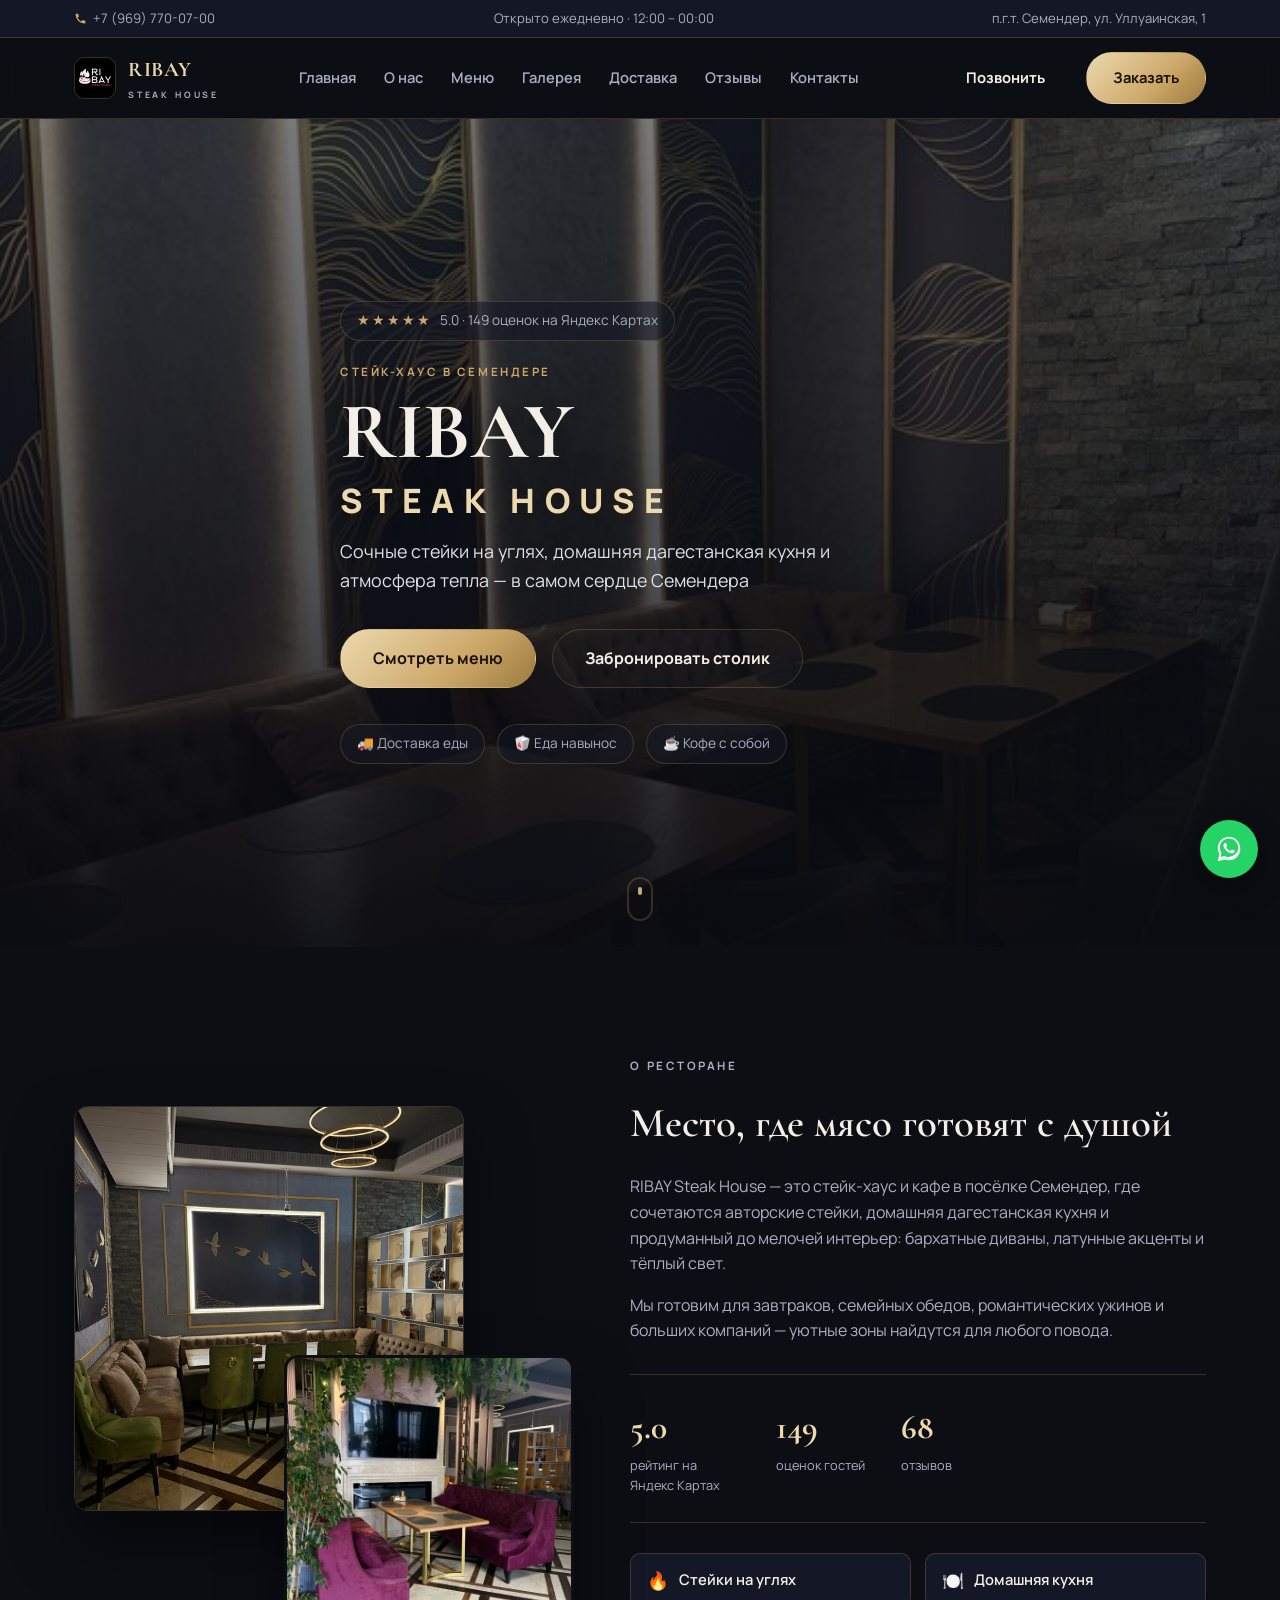
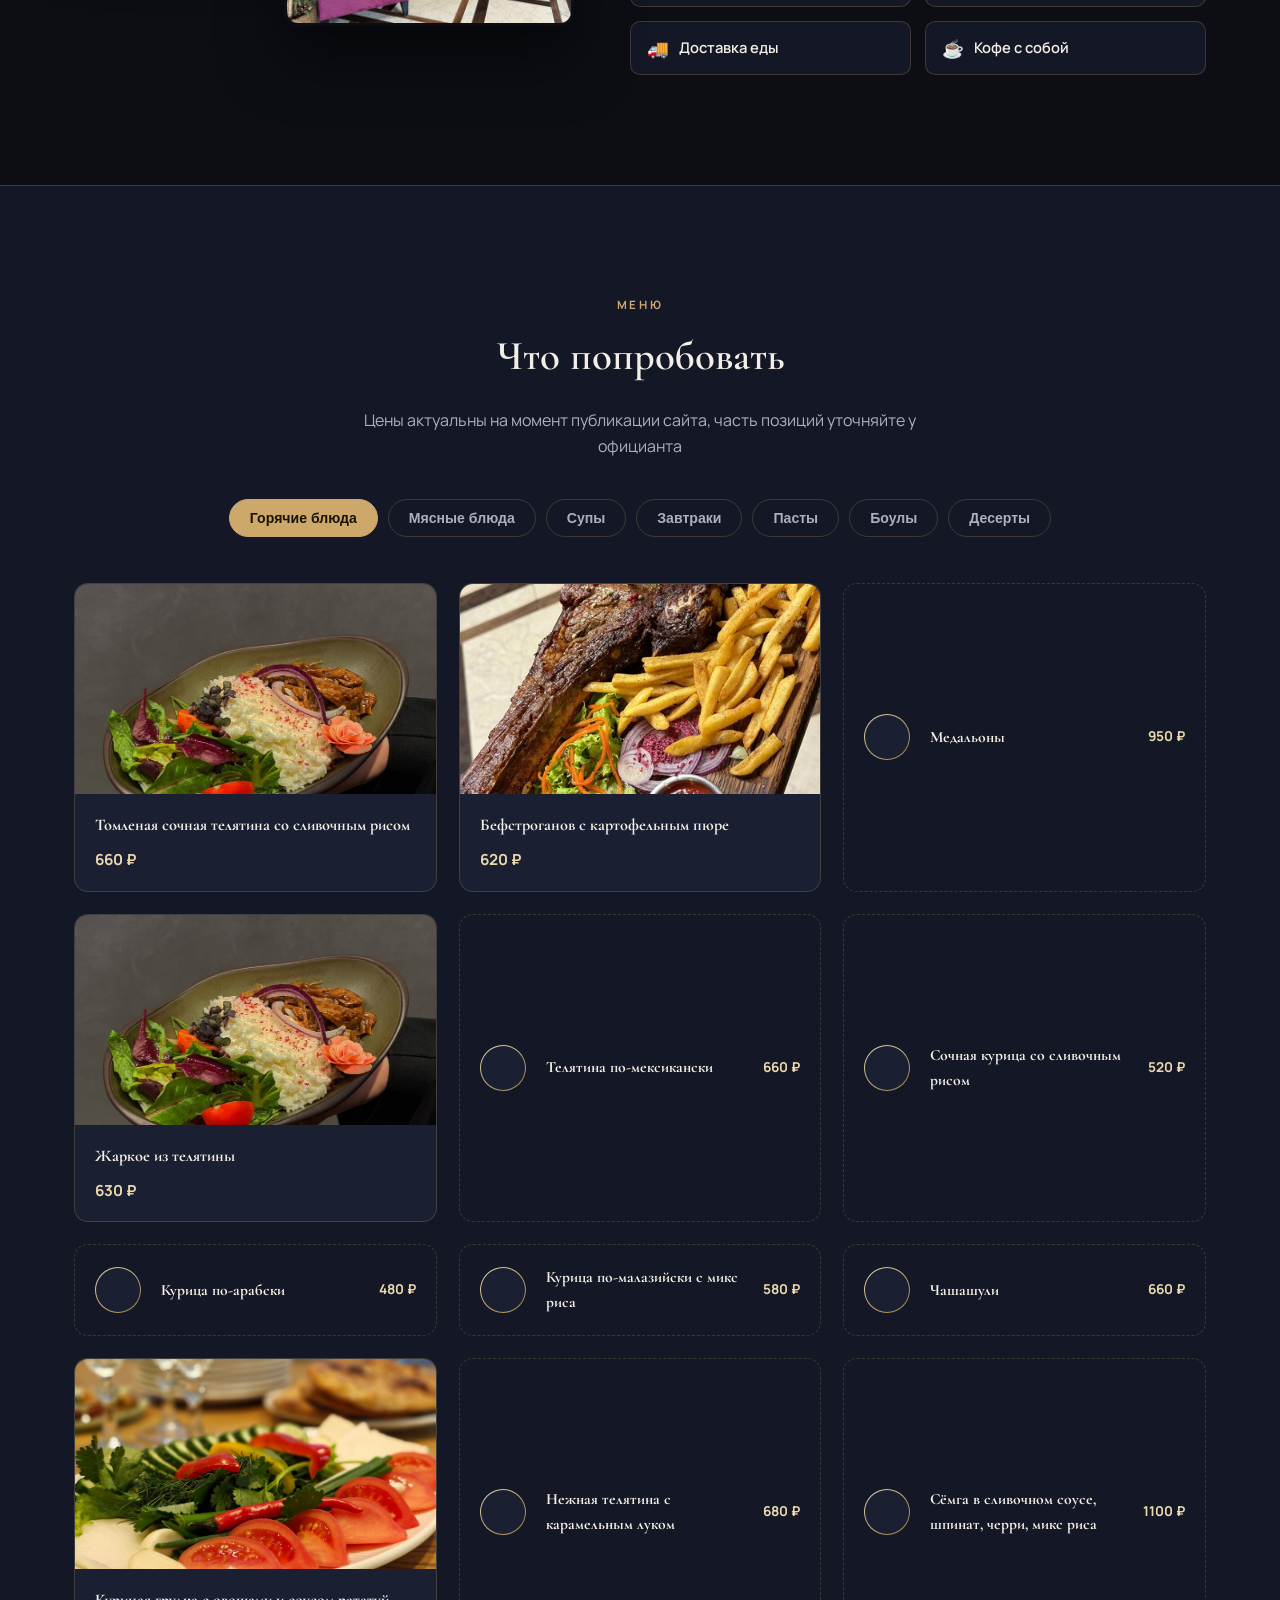
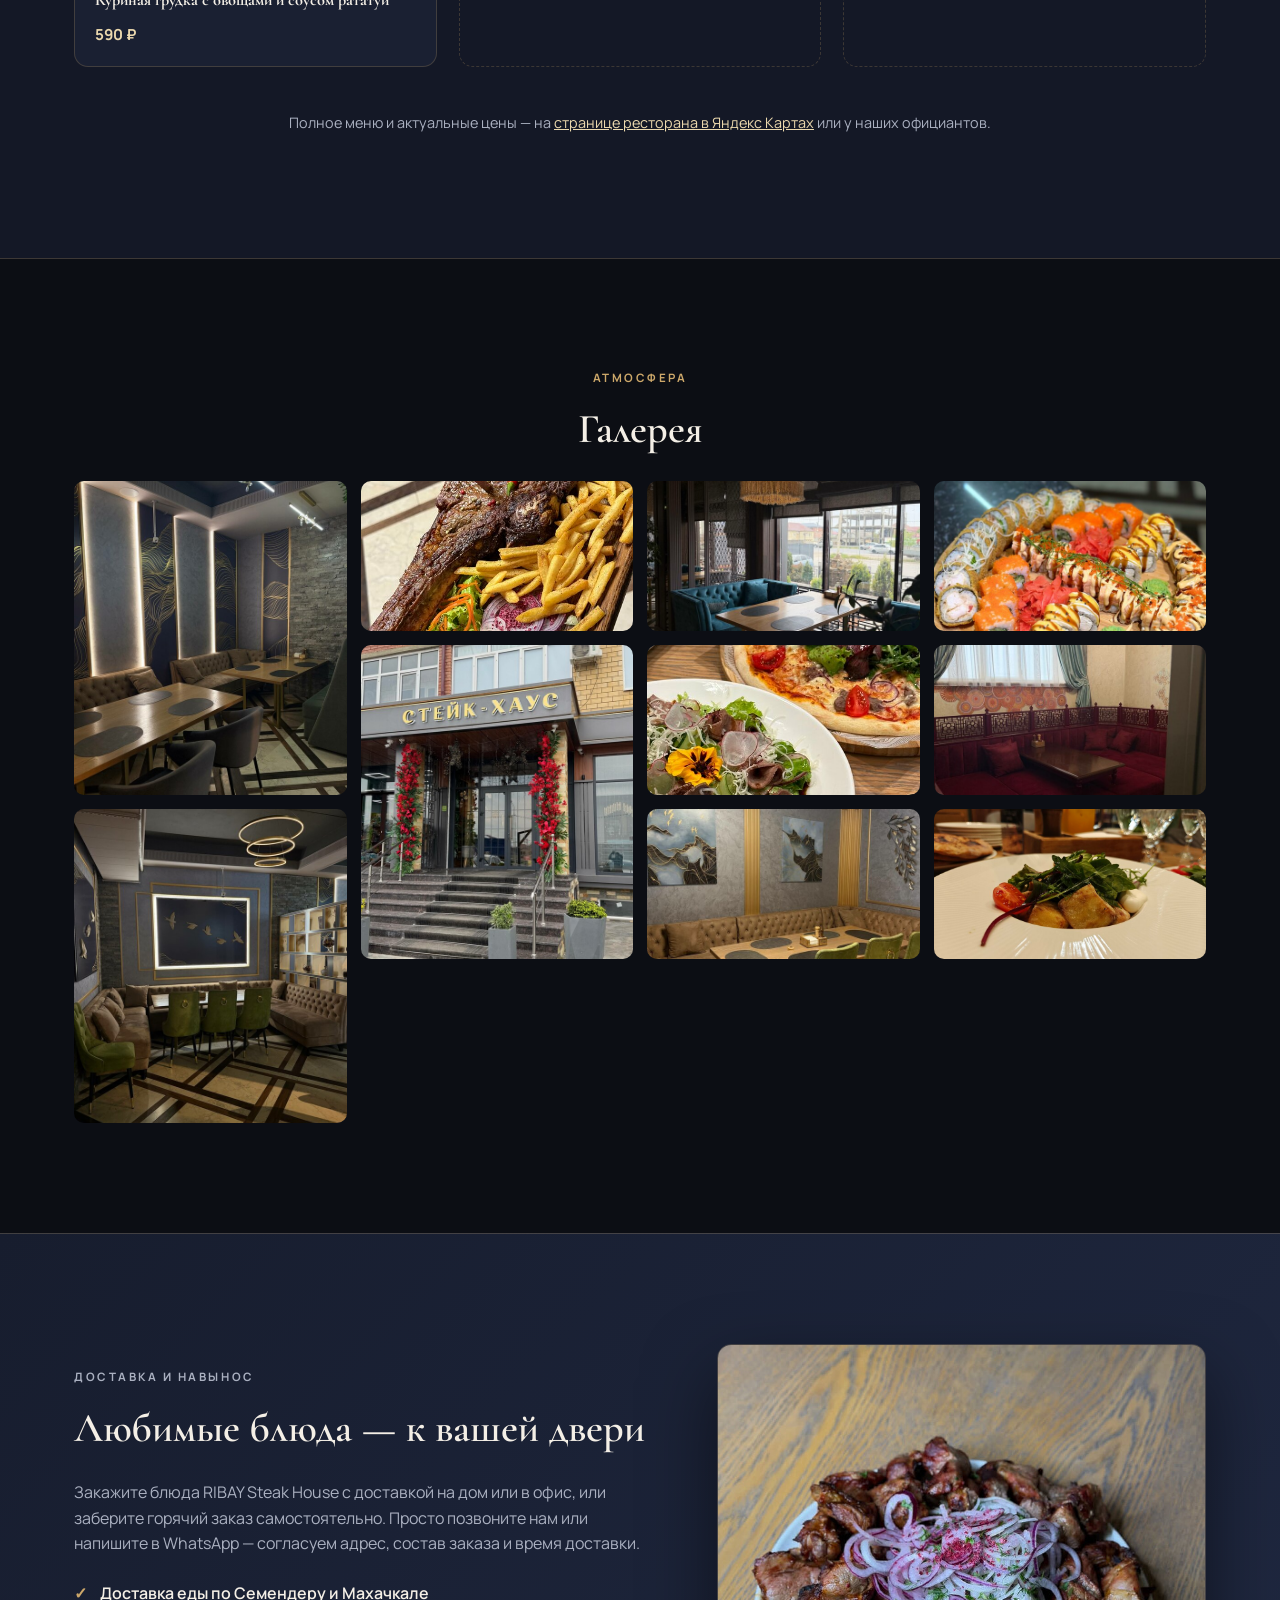
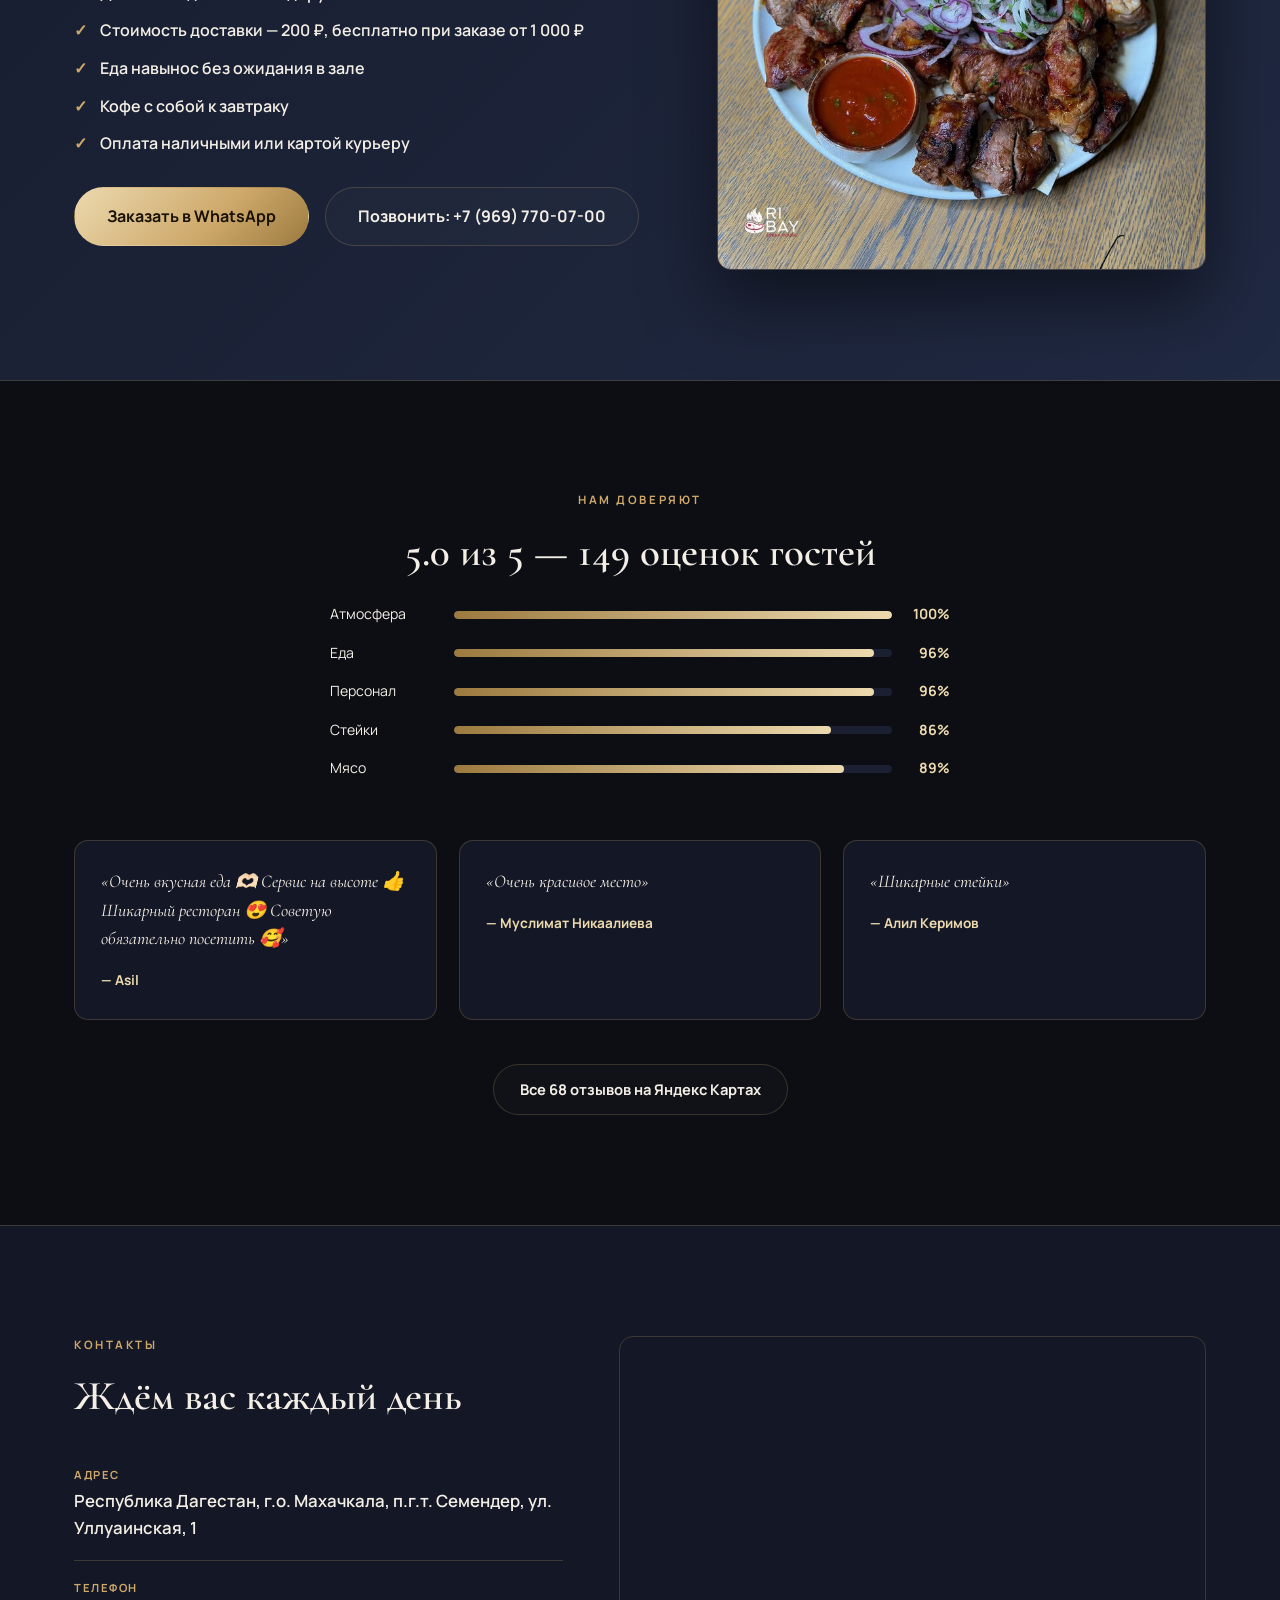
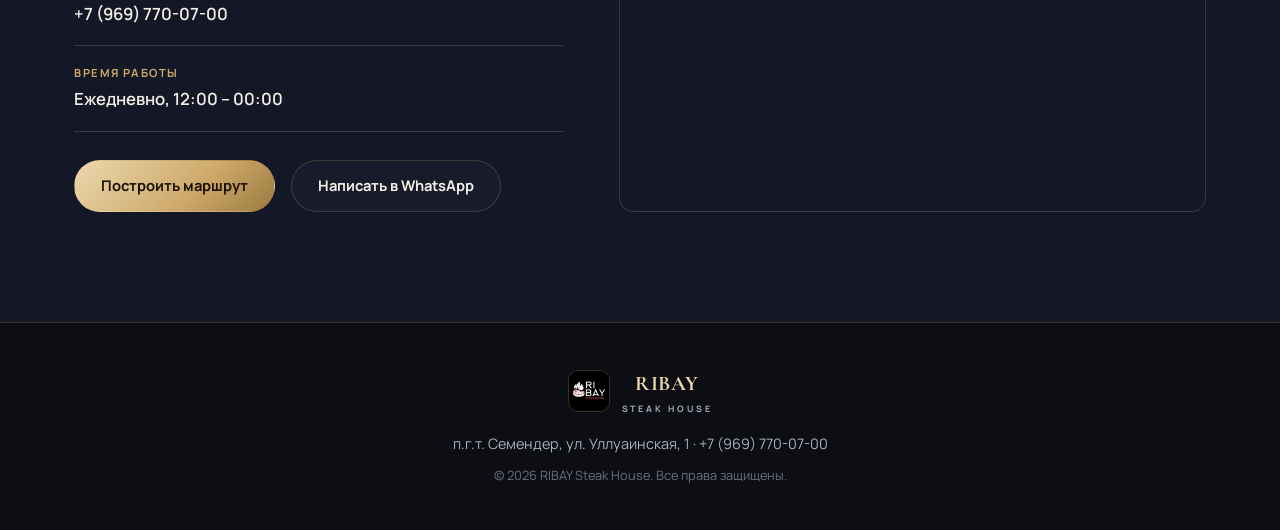
==== index.html @ 5a37b238 "Initial commit: RIBAY Steak House website" ====
<!DOCTYPE html>
<html lang="ru">
<head>
<meta charset="UTF-8">
<meta name="viewport" content="width=device-width, initial-scale=1.0">
<title>RIBAY Steak House — стейк-хаус в Семендере, Махачкала</title>
<meta name="description" content="RIBAY Steak House — стейк-хаус в п.г.т. Семендер, Махачкала. Сочные стейки, домашняя кухня, доставка еды и еда навынос. Рейтинг 5.0, ул. Уллуаинская, 1.">
<link rel="icon" href="assets/img/logo.jpg">
<link rel="preconnect" href="https://fonts.googleapis.com">
<link rel="preconnect" href="https://fonts.gstatic.com" crossorigin>
<link href="https://fonts.googleapis.com/css2?family=Cormorant+Garamond:wght@500;600;700&family=Manrope:wght@400;500;600;700;800&display=swap" rel="stylesheet">
<link rel="stylesheet" href="css/style.css">
</head>
<body>

<div class="topbar">
  <div class="container topbar__inner">
    <a class="topbar__item" href="tel:+79697700700">
      <svg viewBox="0 0 24 24"><path d="M6.6 10.8c1.4 2.8 3.8 5.1 6.6 6.6l2.2-2.2c.3-.3.7-.4 1-.2 1.1.4 2.3.6 3.6.6.6 0 1 .4 1 1V20c0 .6-.4 1-1 1-9.4 0-17-7.6-17-17 0-.6.4-1 1-1h3.2c.6 0 1 .4 1 1 0 1.2.2 2.4.6 3.6.1.4 0 .8-.2 1L6.6 10.8z"/></svg>
      +7 (969) 770-07-00
    </a>
    <span class="topbar__item topbar__hours">Открыто ежедневно · 12:00 – 00:00</span>
    <a class="topbar__item" href="https://yandex.ru/maps/-/CTxsiVJq" target="_blank" rel="noopener">п.г.т. Семендер, ул. Уллуаинская, 1</a>
  </div>
</div>

<header class="header" id="header">
  <div class="container header__inner">
    <a href="#home" class="brand">
      <img src="assets/img/logo.jpg" alt="RIBAY Steak House" class="brand__logo">
      <span class="brand__text">RIBAY <em>Steak House</em></span>
    </a>

    <nav class="nav" id="nav">
      <a href="#home">Главная</a>
      <a href="#about">О нас</a>
      <a href="#menu">Меню</a>
      <a href="#gallery">Галерея</a>
      <a href="#delivery">Доставка</a>
      <a href="#reviews">Отзывы</a>
      <a href="#contacts">Контакты</a>
    </nav>

    <div class="header__actions">
      <a href="tel:+79697700700" class="btn btn--ghost hide-mobile">Позвонить</a>
      <a href="#delivery" class="btn btn--gold">Заказать</a>
      <button class="burger" id="burger" aria-label="Меню">
        <span></span><span></span><span></span>
      </button>
    </div>
  </div>
</header>

<main>

  <!-- HERO -->
  <section class="hero" id="home">
    <div class="hero__bg" style="background-image:url('assets/img/gallery-15.jpg')"></div>
    <div class="hero__overlay"></div>
    <div class="container hero__content">
      <div class="hero__rating">
        <span class="stars">★★★★★</span> 5.0 · 149 оценок на Яндекс Картах
      </div>
      <p class="eyebrow">Стейк-хаус в Семендере</p>
      <h1 class="hero__title">RIBAY <span>STEAK HOUSE</span></h1>
      <p class="hero__subtitle">Сочные стейки на углях, домашняя дагестанская кухня и атмосфера&nbsp;тепла — в самом сердце Семендера</p>
      <div class="hero__cta">
        <a href="#menu" class="btn btn--gold btn--lg">Смотреть меню</a>
        <a href="tel:+79697700700" class="btn btn--outline btn--lg">Забронировать столик</a>
      </div>
      <div class="hero__badges">
        <span>🚚 Доставка еды</span>
        <span>🥡 Еда навынос</span>
        <span>☕ Кофе с собой</span>
      </div>
    </div>
    <a href="#about" class="scroll-down" aria-label="Пролистать вниз"><span></span></a>
  </section>

  <!-- ABOUT -->
  <section class="about" id="about">
    <div class="container about__grid">
      <div class="about__media">
        <img src="assets/img/gallery-11.jpg" alt="Интерьер RIBAY Steak House" class="about__img about__img--1">
        <img src="assets/img/gallery-13.jpg" alt="Зона отдыха RIBAY Steak House" class="about__img about__img--2">
      </div>
      <div class="about__text">
        <p class="eyebrow">О ресторане</p>
        <h2 class="section-title">Место, где мясо готовят с душой</h2>
        <p>RIBAY Steak House — это стейк-хаус и кафе в посёлке Семендер, где сочетаются авторские стейки, домашняя дагестанская кухня и продуманный до мелочей интерьер: бархатные диваны, латунные акценты и тёплый свет.</p>
        <p>Мы готовим для завтраков, семейных обедов, романтических ужинов и больших компаний — уютные зоны найдутся для любого повода.</p>
        <div class="about__stats">
          <div class="stat"><span class="stat__num">5.0</span><span class="stat__label">рейтинг на Яндекс Картах</span></div>
          <div class="stat"><span class="stat__num">149</span><span class="stat__label">оценок гостей</span></div>
          <div class="stat"><span class="stat__num">68</span><span class="stat__label">отзывов</span></div>
        </div>
        <div class="about__features">
          <div class="feature"><span class="feature__ico">🔥</span>Стейки на углях</div>
          <div class="feature"><span class="feature__ico">🍽️</span>Домашняя кухня</div>
          <div class="feature"><span class="feature__ico">🚚</span>Доставка еды</div>
          <div class="feature"><span class="feature__ico">☕</span>Кофе с собой</div>
        </div>
      </div>
    </div>
  </section>

  <!-- MENU -->
  <section class="menu" id="menu">
    <div class="container">
      <p class="eyebrow center">Меню</p>
      <h2 class="section-title center">Что попробовать</h2>
      <p class="section-sub center">Цены актуальны на момент публикации сайта, часть позиций уточняйте у официанта</p>

      <div class="menu__tabs" id="menuTabs">
        <button class="menu__tab is-active" data-cat="hot">Горячие блюда</button>
        <button class="menu__tab" data-cat="meat">Мясные блюда</button>
        <button class="menu__tab" data-cat="soup">Супы</button>
        <button class="menu__tab" data-cat="breakfast">Завтраки</button>
        <button class="menu__tab" data-cat="pasta">Пасты</button>
        <button class="menu__tab" data-cat="bowl">Боулы</button>
        <button class="menu__tab" data-cat="dessert">Десерты</button>
      </div>

      <div class="menu__panels" id="menuPanels">

        <div class="menu__panel is-active" data-cat="hot">
          <div class="menu__grid">
            <div class="dish"><img src="assets/img/dish-telyatina.jpg" alt="Томленая сочная телятина" style="object-position:60% 78%"><div class="dish__body"><h3>Томленая сочная телятина со сливочным рисом</h3><span class="price">660 ₽</span></div></div>
            <div class="dish"><img src="assets/img/gallery-02.jpg" alt="Бефстроганов с картофельным пюре" style="object-position:50% 55%"><div class="dish__body"><h3>Бефстроганов с картофельным пюре</h3><span class="price">620 ₽</span></div></div>
            <div class="dish dish--noimg"><div class="dish__body"><h3>Медальоны</h3><span class="price">950 ₽</span></div></div>
            <div class="dish"><img src="assets/img/dish-telyatina.jpg" alt="Жаркое из телятины" style="object-position:25% 85%"><div class="dish__body"><h3>Жаркое из телятины</h3><span class="price">630 ₽</span></div></div>
            <div class="dish dish--noimg"><div class="dish__body"><h3>Телятина по-мексикански</h3><span class="price">660 ₽</span></div></div>
            <div class="dish dish--noimg"><div class="dish__body"><h3>Сочная курица со сливочным рисом</h3><span class="price">520 ₽</span></div></div>
            <div class="dish dish--noimg"><div class="dish__body"><h3>Курица по-арабски</h3><span class="price">480 ₽</span></div></div>
            <div class="dish dish--noimg"><div class="dish__body"><h3>Курица по-малазийски с микс риса</h3><span class="price">580 ₽</span></div></div>
            <div class="dish dish--noimg"><div class="dish__body"><h3>Чашашули</h3><span class="price">660 ₽</span></div></div>
            <div class="dish"><img src="assets/img/gallery-21.jpg" alt="Куриная грудка с овощами" style="object-position:50% 45%"><div class="dish__body"><h3>Куриная грудка с овощами и соусом рататуй</h3><span class="price">590 ₽</span></div></div>
            <div class="dish dish--noimg"><div class="dish__body"><h3>Нежная телятина с карамельным луком</h3><span class="price">680 ₽</span></div></div>
            <div class="dish dish--noimg"><div class="dish__body"><h3>Сёмга в сливочном соусе, шпинат, черри, микс риса</h3><span class="price">1100 ₽</span></div></div>
          </div>
        </div>

        <div class="menu__panel" data-cat="meat">
          <div class="menu__grid">
            <div class="dish"><img src="assets/img/dish-shashlik.jpg" alt="Шашлыки" style="object-position:50% 45%"><div class="dish__body"><h3>Шашлыки</h3><span class="price">цена уточняется</span></div></div>
          </div>
        </div>

        <div class="menu__panel" data-cat="soup">
          <div class="menu__grid">
            <div class="dish dish--noimg"><div class="dish__body"><h3>Том-ям</h3><span class="price">580 ₽</span></div></div>
            <div class="dish dish--noimg"><div class="dish__body"><h3>Грибной крем-суп</h3><span class="price">370 ₽</span></div></div>
            <div class="dish dish--noimg"><div class="dish__body"><h3>Сырный крем-суп</h3><span class="price">350 ₽</span></div></div>
            <div class="dish dish--noimg"><div class="dish__body"><h3>Куриный суп с домашней лапшой</h3><span class="price">300 ₽</span></div></div>
            <div class="dish dish--noimg"><div class="dish__body"><h3>Горский суп</h3><span class="price">450 ₽</span></div></div>
            <div class="dish dish--noimg"><div class="dish__body"><h3>Уха по-царски</h3><span class="price">430 ₽</span></div></div>
          </div>
        </div>

        <div class="menu__panel" data-cat="breakfast">
          <div class="menu__grid">
            <div class="dish"><img src="assets/img/gallery-09.jpg" alt="Дагестанский завтрак" style="object-position:50% 60%"><div class="dish__body"><h3>Дагестанский завтрак</h3><span class="price">400 ₽</span></div></div>
            <div class="dish"><img src="assets/img/gallery-21.jpg" alt="Шакшука" style="object-position:50% 65%"><div class="dish__body"><h3>Шакшука</h3><span class="price">400 ₽</span></div></div>
            <div class="dish dish--noimg"><div class="dish__body"><h3>Скрембл</h3><span class="price">550 ₽</span></div></div>
            <div class="dish dish--noimg"><div class="dish__body"><h3>Сырники</h3><span class="price">380 ₽</span></div></div>
            <div class="dish dish--noimg"><div class="dish__body"><h3>Напиток на выбор к каждому завтраку (американо, эспрессо, капучино, фреш морковный)</h3><span class="price">в подарок</span></div></div>
          </div>
        </div>

        <div class="menu__panel" data-cat="pasta">
          <div class="menu__grid">
            <div class="dish"><img src="assets/img/dish-fetuccini.jpg" alt="Фетучини с курицей" style="object-position:50% 45%"><div class="dish__body"><h3>Фетучини с курицей</h3><span class="price">480 ₽</span></div></div>
            <div class="dish"><img src="assets/img/dish-fetuccini.jpg" alt="Фетучини с сёмгой" style="object-position:60% 55%"><div class="dish__body"><h3>Фетучини с сёмгой</h3><span class="price">580 ₽</span></div></div>
            <div class="dish dish--noimg"><div class="dish__body"><h3>Удон с курицей</h3><span class="price">450 ₽</span></div></div>
            <div class="dish dish--noimg"><div class="dish__body"><h3>Удон с креветкой</h3><span class="price">490 ₽</span></div></div>
          </div>
        </div>

        <div class="menu__panel" data-cat="bowl">
          <div class="menu__grid">
            <div class="dish dish--noimg"><div class="dish__body"><h3>Боул с курицей</h3><span class="price">510 ₽</span></div></div>
            <div class="dish dish--noimg"><div class="dish__body"><h3>Боул с креветкой</h3><span class="price">550 ₽</span></div></div>
          </div>
        </div>

        <div class="menu__panel" data-cat="dessert">
          <div class="menu__grid">
            <div class="dish"><img src="assets/img/dish-cheesecake.jpg" alt="Чизкейк с ягодами" style="object-position:50% 45%"><div class="dish__body"><h3>Чизкейк с ягодами</h3><span class="price">цена уточняется</span></div></div>
            <div class="dish dish--noimg"><div class="dish__body"><h3>Блинчик с ягодами</h3><span class="price">цена уточняется</span></div></div>
          </div>
        </div>

      </div>

      <p class="menu__note">Полное меню и актуальные цены — на <a href="https://yandex.ru/maps/-/CTxsiVJq" target="_blank" rel="noopener">странице ресторана в Яндекс Картах</a> или у наших официантов.</p>
    </div>
  </section>

  <!-- GALLERY -->
  <section class="gallery" id="gallery">
    <div class="container">
      <p class="eyebrow center">Атмосфера</p>
      <h2 class="section-title center">Галерея</h2>
      <div class="gallery__grid" id="galleryGrid">
        <img src="assets/img/gallery-15.jpg" alt="Интерьер зала" class="g-tall">
        <img src="assets/img/gallery-02.jpg" alt="Стейк">
        <img src="assets/img/gallery-05.jpg" alt="Интерьер">
        <img src="assets/img/gallery-10.jpg" alt="Суши">
        <img src="assets/img/gallery-01.jpg" alt="Фасад ресторана" class="g-tall">
        <img src="assets/img/gallery-06.jpg" alt="Блюда">
        <img src="assets/img/gallery-07.jpg" alt="VIP-зона">
        <img src="assets/img/gallery-11.jpg" alt="Зал с картинами" class="g-tall">
        <img src="assets/img/gallery-23.jpg" alt="Зал в синих тонах">
        <img src="assets/img/gallery-14.jpg" alt="Салат">
      </div>
    </div>
  </section>

  <!-- DELIVERY -->
  <section class="delivery" id="delivery">
    <div class="container delivery__grid">
      <div class="delivery__text">
        <p class="eyebrow">Доставка и навынос</p>
        <h2 class="section-title">Любимые блюда — к вашей двери</h2>
        <p>Закажите блюда RIBAY Steak House с доставкой на дом или в офис, или заберите горячий заказ самостоятельно. Просто позвоните нам или напишите в WhatsApp — согласуем адрес, состав заказа и время доставки.</p>
        <ul class="delivery__list">
          <li>Доставка еды по Семендеру и Махачкале</li>
          <li>Стоимость доставки — 200 ₽, бесплатно при заказе от 1 000 ₽</li>
          <li>Еда навынос без ожидания в зале</li>
          <li>Кофе с собой к завтраку</li>
          <li>Оплата наличными или картой курьеру</li>
        </ul>
        <div class="delivery__cta">
          <a href="https://wa.me/79697700700" target="_blank" rel="noopener" class="btn btn--gold btn--lg">Заказать в WhatsApp</a>
          <a href="tel:+79697700700" class="btn btn--outline btn--lg">Позвонить: +7 (969) 770-07-00</a>
        </div>
      </div>
      <div class="delivery__media">
        <img src="assets/img/dish-shashlik.jpg" alt="Доставка блюд RIBAY Steak House">
      </div>
    </div>
  </section>

  <!-- REVIEWS -->
  <section class="reviews" id="reviews">
    <div class="container">
      <p class="eyebrow center">Нам доверяют</p>
      <h2 class="section-title center">5.0 из 5 — 149 оценок гостей</h2>
      <div class="reviews__bars">
        <div class="rbar"><span>Атмосфера</span><div class="rbar__track"><div class="rbar__fill" style="width:100%"></div></div><b>100%</b></div>
        <div class="rbar"><span>Еда</span><div class="rbar__track"><div class="rbar__fill" style="width:96%"></div></div><b>96%</b></div>
        <div class="rbar"><span>Персонал</span><div class="rbar__track"><div class="rbar__fill" style="width:96%"></div></div><b>96%</b></div>
        <div class="rbar"><span>Стейки</span><div class="rbar__track"><div class="rbar__fill" style="width:86%"></div></div><b>86%</b></div>
        <div class="rbar"><span>Мясо</span><div class="rbar__track"><div class="rbar__fill" style="width:89%"></div></div><b>89%</b></div>
      </div>

      <div class="reviews__grid">
        <div class="review"><p>«Очень вкусная еда 🫶🏻 Сервис на высоте 👍 Шикарный ресторан 😍 Советую обязательно посетить 🥰»</p><span>— Asil</span></div>
        <div class="review"><p>«Очень красивое место»</p><span>— Муслимат Никаалиева</span></div>
        <div class="review"><p>«Шикарные стейки»</p><span>— Алил Керимов</span></div>
      </div>
      <div class="reviews__more">
        <a href="https://yandex.ru/maps/-/CTxsiVJq" target="_blank" rel="noopener" class="btn btn--outline">Все 68 отзывов на Яндекс Картах</a>
      </div>
    </div>
  </section>

  <!-- CONTACTS -->
  <section class="contacts" id="contacts">
    <div class="container contacts__grid">
      <div class="contacts__info">
        <p class="eyebrow">Контакты</p>
        <h2 class="section-title">Ждём вас каждый день</h2>
        <div class="contact-item">
          <span class="contact-item__label">Адрес</span>
          <span class="contact-item__value">Республика Дагестан, г.о. Махачкала, п.г.т. Семендер, ул. Уллуаинская, 1</span>
        </div>
        <div class="contact-item">
          <span class="contact-item__label">Телефон</span>
          <a class="contact-item__value" href="tel:+79697700700">+7 (969) 770-07-00</a>
        </div>
        <div class="contact-item">
          <span class="contact-item__label">Время работы</span>
          <span class="contact-item__value">Ежедневно, 12:00 – 00:00</span>
        </div>
        <div class="contacts__cta">
          <a href="https://yandex.ru/maps/-/CTxsiVJq" target="_blank" rel="noopener" class="btn btn--gold">Построить маршрут</a>
          <a href="https://wa.me/79697700700" target="_blank" rel="noopener" class="btn btn--outline">Написать в WhatsApp</a>
        </div>
      </div>
      <div class="contacts__map">
        <iframe
          src="https://yandex.ru/map-widget/v1/?ll=47.410080%2C43.001425&z=16&l=map&pt=47.410080,43.001425,pm2rdl"
          width="100%" height="100%" frameborder="0" loading="lazy" allowfullscreen title="Карта — RIBAY Steak House"></iframe>
      </div>
    </div>
  </section>

</main>

<footer class="footer">
  <div class="container footer__inner">
    <div class="brand brand--footer">
      <img src="assets/img/logo.jpg" alt="RIBAY Steak House" class="brand__logo">
      <span class="brand__text">RIBAY <em>Steak House</em></span>
    </div>
    <p class="footer__addr">п.г.т. Семендер, ул. Уллуаинская, 1 · +7 (969) 770-07-00</p>
    <p class="footer__copy">© <span id="year"></span> RIBAY Steak House. Все права защищены.</p>
  </div>
</footer>

<a href="https://wa.me/79697700700" target="_blank" rel="noopener" class="fab-whatsapp" aria-label="Заказать в WhatsApp">
  <svg viewBox="0 0 32 32"><path d="M16.01 3C9.38 3 4 8.38 4 15.01c0 2.35.65 4.55 1.79 6.43L4 29l7.76-1.75a11.9 11.9 0 0 0 4.25.78h.01c6.63 0 12-5.38 12-12.01C28.02 8.38 22.64 3 16.01 3zm0 21.8c-1.5 0-2.94-.4-4.2-1.15l-.3-.18-4.6 1.04 1-4.5-.2-.32a9.7 9.7 0 0 1-1.5-5.18c0-5.4 4.4-9.8 9.8-9.8 5.4 0 9.8 4.4 9.8 9.8 0 5.42-4.4 9.79-9.8 9.79zm5.38-7.32c-.29-.15-1.73-.85-2-.95-.27-.1-.46-.15-.66.15-.2.29-.76.95-.93 1.14-.17.2-.34.22-.63.07-.29-.15-1.24-.46-2.36-1.46-.87-.78-1.46-1.74-1.63-2.03-.17-.29-.02-.45.13-.6.13-.13.29-.34.44-.51.15-.17.2-.29.29-.49.1-.2.05-.37-.02-.51-.07-.15-.66-1.6-.91-2.18-.24-.58-.48-.5-.66-.5-.17 0-.37-.02-.56-.02-.2 0-.51.07-.78.37-.27.29-1.02 1-1.02 2.44s1.05 2.83 1.2 3.02c.15.2 2.06 3.15 5 4.42.7.3 1.24.48 1.67.62.7.22 1.34.19 1.84.12.56-.08 1.73-.71 1.97-1.39.24-.68.24-1.27.17-1.39-.07-.12-.27-.2-.56-.34z"/></svg>
</a>

<script src="js/script.js"></script>
</body>
</html>
---- css/style.css ----
/* ===== RIBAY Steak House ===== */
:root{
  --bg: #0c0e14;
  --bg-panel: #141826;
  --bg-panel-2: #1a2032;
  --navy: #171d2e;
  --navy-2: #202942;
  --gold: #cda86a;
  --gold-light: #ecd9ae;
  --gold-deep: #9c7a3f;
  --text: #f4efe6;
  --text-dim: #aab0c0;
  --line: rgba(205,168,106,.22);
  --maxw: 1180px;
  --radius: 14px;
  --serif: 'Cormorant Garamond', Georgia, serif;
  --sans: 'Manrope', 'Segoe UI', sans-serif;
}

*{box-sizing:border-box;}
html{scroll-behavior:smooth;}
body{
  margin:0;
  background:var(--bg);
  color:var(--text);
  font-family:var(--sans);
  line-height:1.6;
  -webkit-font-smoothing:antialiased;
}
img{max-width:100%;display:block;}
a{color:inherit;text-decoration:none;}
ul{margin:0;padding:0;list-style:none;}
.container{max-width:var(--maxw);margin:0 auto;padding:0 24px;}

.eyebrow{
  font-family:var(--sans);
  text-transform:uppercase;
  letter-spacing:.22em;
  font-size:.72rem;
  font-weight:700;
  color:var(--gold);
  margin:0 0 10px;
}
.eyebrow.center{text-align:center;}
.section-title{
  font-family:var(--serif);
  font-weight:600;
  font-size:clamp(1.9rem, 3.2vw, 2.7rem);
  margin:0 0 18px;
  color:var(--text);
}
.section-title.center{text-align:center;}
.section-sub{color:var(--text-dim);max-width:560px;margin:0 auto 40px;}
.section-sub.center{text-align:center;}

/* Buttons */
.btn{
  display:inline-flex;align-items:center;justify-content:center;gap:8px;
  padding:13px 26px;border-radius:999px;font-weight:700;font-size:.92rem;
  border:1px solid transparent;transition:.25s ease;white-space:nowrap;
  cursor:pointer;
}
.btn--gold{background:linear-gradient(135deg,var(--gold-light),var(--gold) 60%,var(--gold-deep));color:#1a1204;}
.btn--gold:hover{filter:brightness(1.08);transform:translateY(-1px);}
.btn--outline{border-color:var(--line);color:var(--text);background:rgba(255,255,255,.02);}
.btn--outline:hover{border-color:var(--gold);color:var(--gold-light);}
.btn--ghost{color:var(--text);}
.btn--ghost:hover{color:var(--gold-light);}
.btn--lg{padding:16px 32px;font-size:1rem;}

/* Topbar */
.topbar{background:var(--bg-panel);border-bottom:1px solid var(--line);font-size:.82rem;color:var(--text-dim);}
.topbar__inner{display:flex;align-items:center;justify-content:space-between;gap:20px;padding:8px 24px;}
.topbar__item{display:flex;align-items:center;gap:6px;white-space:nowrap;}
.topbar__item svg{width:13px;height:13px;fill:var(--gold);}
.topbar__item:hover{color:var(--gold-light);}
.topbar__hours{color:var(--text-dim);}

/* Header */
.header{position:sticky;top:0;z-index:100;background:rgba(12,14,20,.86);backdrop-filter:blur(10px);border-bottom:1px solid var(--line);}
.header__inner{display:flex;align-items:center;justify-content:space-between;gap:24px;padding:14px 24px;}
.brand{display:flex;align-items:center;gap:12px;}
.brand__logo{width:42px;height:42px;border-radius:10px;object-fit:cover;border:1px solid var(--line);}
.brand__text{font-family:var(--serif);font-size:1.3rem;font-weight:700;letter-spacing:.03em;color:var(--gold-light);}
.brand__text em{font-style:normal;display:block;font-family:var(--sans);font-size:.55rem;letter-spacing:.32em;text-transform:uppercase;color:var(--text-dim);font-weight:700;margin-top:2px;}

.nav{display:flex;gap:28px;}
.nav a{font-size:.92rem;font-weight:600;color:var(--text-dim);position:relative;padding:4px 0;}
.nav a:hover{color:var(--gold-light);}

.header__actions{display:flex;align-items:center;gap:14px;}
.burger{display:none;flex-direction:column;gap:5px;background:none;border:none;cursor:pointer;padding:6px;}
.burger span{width:22px;height:2px;background:var(--gold-light);display:block;}

/* Hero */
.hero{position:relative;min-height:92vh;display:flex;align-items:center;overflow:hidden;}
.hero__bg{position:absolute;inset:0;background-size:cover;background-position:center;transform:scale(1.02);}
.hero__overlay{position:absolute;inset:0;background:linear-gradient(180deg,rgba(10,11,17,.55) 0%,rgba(10,11,17,.72) 55%,rgba(10,11,17,.96) 100%);}
.hero__content{position:relative;z-index:2;padding-top:60px;padding-bottom:60px;}
.hero__rating{display:inline-flex;align-items:center;gap:8px;background:rgba(20,24,38,.6);border:1px solid var(--line);padding:8px 16px;border-radius:999px;font-size:.85rem;color:var(--text-dim);margin-bottom:22px;}
.stars{color:var(--gold);letter-spacing:2px;}
.hero__title{
  font-family:var(--serif);font-weight:700;
  font-size:clamp(2.6rem,7vw,5rem);
  line-height:1.02;margin:0 0 20px;color:var(--text);
  text-shadow:0 4px 40px rgba(0,0,0,.5);
}
.hero__title span{display:block;color:var(--gold-light);font-size:.42em;letter-spacing:.28em;font-family:var(--sans);font-weight:800;margin-top:10px;}
.hero__subtitle{max-width:600px;font-size:1.12rem;color:#dfe1ea;margin-bottom:34px;}
.hero__cta{display:flex;flex-wrap:wrap;gap:16px;margin-bottom:36px;}
.hero__badges{display:flex;flex-wrap:wrap;gap:12px;}
.hero__badges span{background:rgba(20,24,38,.55);border:1px solid var(--line);padding:8px 16px;border-radius:999px;font-size:.85rem;color:var(--text-dim);}

.scroll-down{position:absolute;left:50%;bottom:26px;transform:translateX(-50%);z-index:2;width:26px;height:44px;border:2px solid var(--line);border-radius:20px;display:flex;justify-content:center;padding-top:8px;}
.scroll-down span{width:4px;height:8px;border-radius:2px;background:var(--gold);animation:scrollpulse 1.6s infinite;}
@keyframes scrollpulse{0%{opacity:1;transform:translateY(0);}100%{opacity:0;transform:translateY(14px);}}

/* About */
.about{padding:110px 0;background:var(--bg);}
.about__grid{display:grid;grid-template-columns:1fr 1.15fr;gap:56px;align-items:center;}
.about__media{position:relative;height:520px;}
.about__img{position:absolute;border-radius:var(--radius);object-fit:cover;box-shadow:0 30px 60px rgba(0,0,0,.5);}
.about__img--1{width:78%;height:78%;top:0;left:0;z-index:1;border:1px solid var(--line);}
.about__img--2{width:58%;height:52%;bottom:0;right:0;z-index:2;border:3px solid var(--bg);}
.about__text p{color:var(--text-dim);margin:0 0 16px;}
.about__stats{display:flex;gap:36px;margin:30px 0;padding:26px 0;border-top:1px solid var(--line);border-bottom:1px solid var(--line);}
.stat{display:flex;flex-direction:column;}
.stat__num{font-family:var(--serif);font-size:2.1rem;font-weight:700;color:var(--gold-light);}
.stat__label{font-size:.8rem;color:var(--text-dim);max-width:110px;}
.about__features{display:grid;grid-template-columns:1fr 1fr;gap:14px;}
.feature{display:flex;align-items:center;gap:10px;font-weight:600;font-size:.92rem;background:var(--bg-panel);border:1px solid var(--line);padding:12px 16px;border-radius:10px;}
.feature__ico{font-size:1.1rem;}

/* Menu */
.menu{padding:110px 0;background:var(--bg-panel);border-top:1px solid var(--line);border-bottom:1px solid var(--line);}
.menu__tabs{display:flex;flex-wrap:wrap;justify-content:center;gap:10px;margin-bottom:46px;}
.menu__tab{
  background:transparent;border:1px solid var(--line);color:var(--text-dim);
  padding:10px 20px;border-radius:999px;font-weight:600;font-size:.88rem;cursor:pointer;transition:.2s;
}
.menu__tab:hover{border-color:var(--gold);color:var(--gold-light);}
.menu__tab.is-active{background:var(--gold);border-color:var(--gold);color:#1a1204;}

.menu__panel{display:none;}
.menu__panel.is-active{display:block;animation:fadein .35s ease;}
@keyframes fadein{from{opacity:0;transform:translateY(8px);}to{opacity:1;transform:translateY(0);}}

.menu__grid{display:grid;grid-template-columns:repeat(3,1fr);gap:22px;}
.dish{background:var(--bg-panel-2);border:1px solid var(--line);border-radius:var(--radius);overflow:hidden;transition:.25s;}
.dish:hover{transform:translateY(-4px);border-color:var(--gold);}
.dish img{width:100%;height:210px;object-fit:cover;object-position:center;display:block;}
.dish__body{padding:18px 20px;display:flex;flex-direction:column;gap:10px;min-height:88px;}
.dish h3{margin:0;font-size:1.02rem;font-weight:700;font-family:var(--serif);color:var(--text);}
.price{color:var(--gold-light);font-weight:700;font-size:.95rem;}

/* Dishes without a dedicated photo: refined text-row style instead of an empty image box */
.dish--noimg{
  display:flex;align-items:center;background:transparent;border:1px dashed var(--line);
}
.dish--noimg::before{
  content:"";flex:0 0 auto;width:44px;height:44px;margin:0 0 0 20px;border-radius:50%;
  background:
    linear-gradient(var(--bg-panel-2),var(--bg-panel-2)) padding-box,
    linear-gradient(135deg,var(--gold-light),var(--gold-deep)) border-box;
  border:1px solid transparent;
  background-repeat:no-repeat;
}
.dish--noimg .dish__body{min-height:auto;flex:1;flex-direction:row;align-items:center;justify-content:space-between;gap:16px;padding:20px;}
.dish--noimg h3{font-size:.98rem;flex:1;}
.dish--noimg .price{flex:0 0 auto;text-align:right;font-size:.85rem;max-width:40%;}
.dish--noimg:hover{border-color:var(--gold);transform:none;background:rgba(205,168,106,.04);}

.menu__note{text-align:center;margin-top:44px;color:var(--text-dim);font-size:.9rem;}
.menu__note a{color:var(--gold-light);text-decoration:underline;}

/* Gallery */
.gallery{padding:110px 0;background:var(--bg);}
.gallery__grid{
  display:grid;grid-template-columns:repeat(4,1fr);grid-auto-rows:150px;gap:14px;
}
.gallery__grid img{width:100%;height:100%;object-fit:cover;border-radius:10px;cursor:pointer;transition:.3s;}
.gallery__grid img:hover{filter:brightness(1.1);transform:scale(1.02);}
.g-tall{grid-row:span 2;}

/* Delivery */
.delivery{padding:110px 0;background:linear-gradient(135deg,var(--navy),var(--navy-2));border-top:1px solid var(--line);border-bottom:1px solid var(--line);}
.delivery__grid{display:grid;grid-template-columns:1.2fr 1fr;gap:56px;align-items:center;}
.delivery__text p{color:var(--text-dim);}
.delivery__list{margin:24px 0;display:flex;flex-direction:column;gap:12px;}
.delivery__list li{position:relative;padding-left:26px;font-weight:600;}
.delivery__list li::before{content:"✓";position:absolute;left:0;color:var(--gold);font-weight:800;}
.delivery__cta{display:flex;flex-wrap:wrap;gap:16px;margin-top:30px;}
.delivery__media img{border-radius:var(--radius);box-shadow:0 30px 70px rgba(0,0,0,.5);border:1px solid var(--line);}

/* Reviews */
.reviews{padding:110px 0;background:var(--bg);}
.reviews__bars{max-width:620px;margin:0 auto 60px;display:flex;flex-direction:column;gap:16px;}
.rbar{display:grid;grid-template-columns:110px 1fr 44px;align-items:center;gap:14px;font-size:.88rem;}
.rbar__track{height:8px;border-radius:6px;background:var(--bg-panel-2);overflow:hidden;}
.rbar__fill{height:100%;background:linear-gradient(90deg,var(--gold-deep),var(--gold-light));border-radius:6px;}
.rbar b{color:var(--gold-light);text-align:right;}
.reviews__grid{display:grid;grid-template-columns:repeat(3,1fr);gap:22px;}
.review{background:var(--bg-panel);border:1px solid var(--line);border-radius:var(--radius);padding:26px;}
.review p{font-family:var(--serif);font-size:1.12rem;color:var(--text);margin:0 0 14px;font-style:italic;}
.review span{color:var(--gold-light);font-weight:700;font-size:.85rem;}
.reviews__more{text-align:center;margin-top:44px;}

/* Contacts */
.contacts{padding:110px 0;background:var(--bg-panel);border-top:1px solid var(--line);}
.contacts__grid{display:grid;grid-template-columns:1fr 1.2fr;gap:56px;align-items:stretch;}
.contact-item{display:flex;flex-direction:column;gap:4px;padding:18px 0;border-bottom:1px solid var(--line);}
.contact-item__label{text-transform:uppercase;letter-spacing:.14em;font-size:.7rem;color:var(--gold);font-weight:700;}
.contact-item__value{font-size:1.05rem;font-weight:600;}
.contacts__cta{display:flex;flex-wrap:wrap;gap:16px;margin-top:28px;}
.contacts__map{min-height:380px;border-radius:var(--radius);overflow:hidden;border:1px solid var(--line);}
.contacts__map iframe{width:100%;height:100%;min-height:380px;filter:grayscale(.15) invert(.92) contrast(.9);}

/* Footer */
.footer{padding:44px 0;background:var(--bg);border-top:1px solid var(--line);}
.footer__inner{display:flex;flex-direction:column;align-items:center;gap:10px;text-align:center;}
.brand--footer{margin-bottom:6px;}
.footer__addr{color:var(--text-dim);font-size:.9rem;margin:0;}
.footer__copy{color:#6b7082;font-size:.8rem;margin:0;}

/* Whatsapp FAB */
.fab-whatsapp{
  position:fixed;right:22px;bottom:22px;z-index:200;
  width:58px;height:58px;border-radius:50%;
  background:#25D366;display:flex;align-items:center;justify-content:center;
  box-shadow:0 10px 30px rgba(0,0,0,.4);transition:.25s;
}
.fab-whatsapp:hover{transform:scale(1.08);}
.fab-whatsapp svg{width:30px;height:30px;fill:#fff;}

/* Lightbox */
.lightbox{position:fixed;inset:0;background:rgba(6,7,11,.94);z-index:300;display:none;align-items:center;justify-content:center;padding:40px;}
.lightbox.is-open{display:flex;}
.lightbox img{max-width:92vw;max-height:88vh;border-radius:10px;box-shadow:0 30px 80px rgba(0,0,0,.6);}
.lightbox__close{position:absolute;top:24px;right:28px;font-size:2rem;color:var(--gold-light);cursor:pointer;background:none;border:none;}

/* ===== Responsive ===== */
.hide-mobile{display:inline-flex;}

@media (max-width:1024px){
  .about__grid,.delivery__grid,.contacts__grid{grid-template-columns:1fr;}
  .about__media{height:400px;margin-bottom:20px;}
  .menu__grid{grid-template-columns:repeat(2,1fr);}
  .gallery__grid{grid-template-columns:repeat(3,1fr);}
  .reviews__grid{grid-template-columns:1fr;}
  .delivery__media{order:-1;}
}

@media (max-width:820px){
  .topbar__inner{font-size:.72rem;gap:10px;}
  .topbar__hours{display:none;}
  .nav{
    position:fixed;top:0;right:0;height:100vh;width:280px;
    background:var(--bg-panel);border-left:1px solid var(--line);
    flex-direction:column;padding:100px 30px;gap:24px;
    transform:translateX(100%);transition:.3s ease;z-index:99;
  }
  .nav.is-open{transform:translateX(0);}
  .burger{display:flex;}
  .hide-mobile{display:none;}
  .menu__grid{grid-template-columns:1fr;}
  .gallery__grid{grid-template-columns:repeat(2,1fr);grid-auto-rows:140px;}
  .about__stats{flex-wrap:wrap;gap:20px;}
  .hero__cta,.delivery__cta,.contacts__cta{flex-direction:column;align-items:stretch;}
  .hero__cta .btn,.delivery__cta .btn,.contacts__cta .btn{width:100%;}
}

@media (max-width:520px){
  .gallery__grid{grid-template-columns:repeat(2,1fr);}
  .header__inner{padding:12px 16px;}
  .brand__text{font-size:1.05rem;}
}
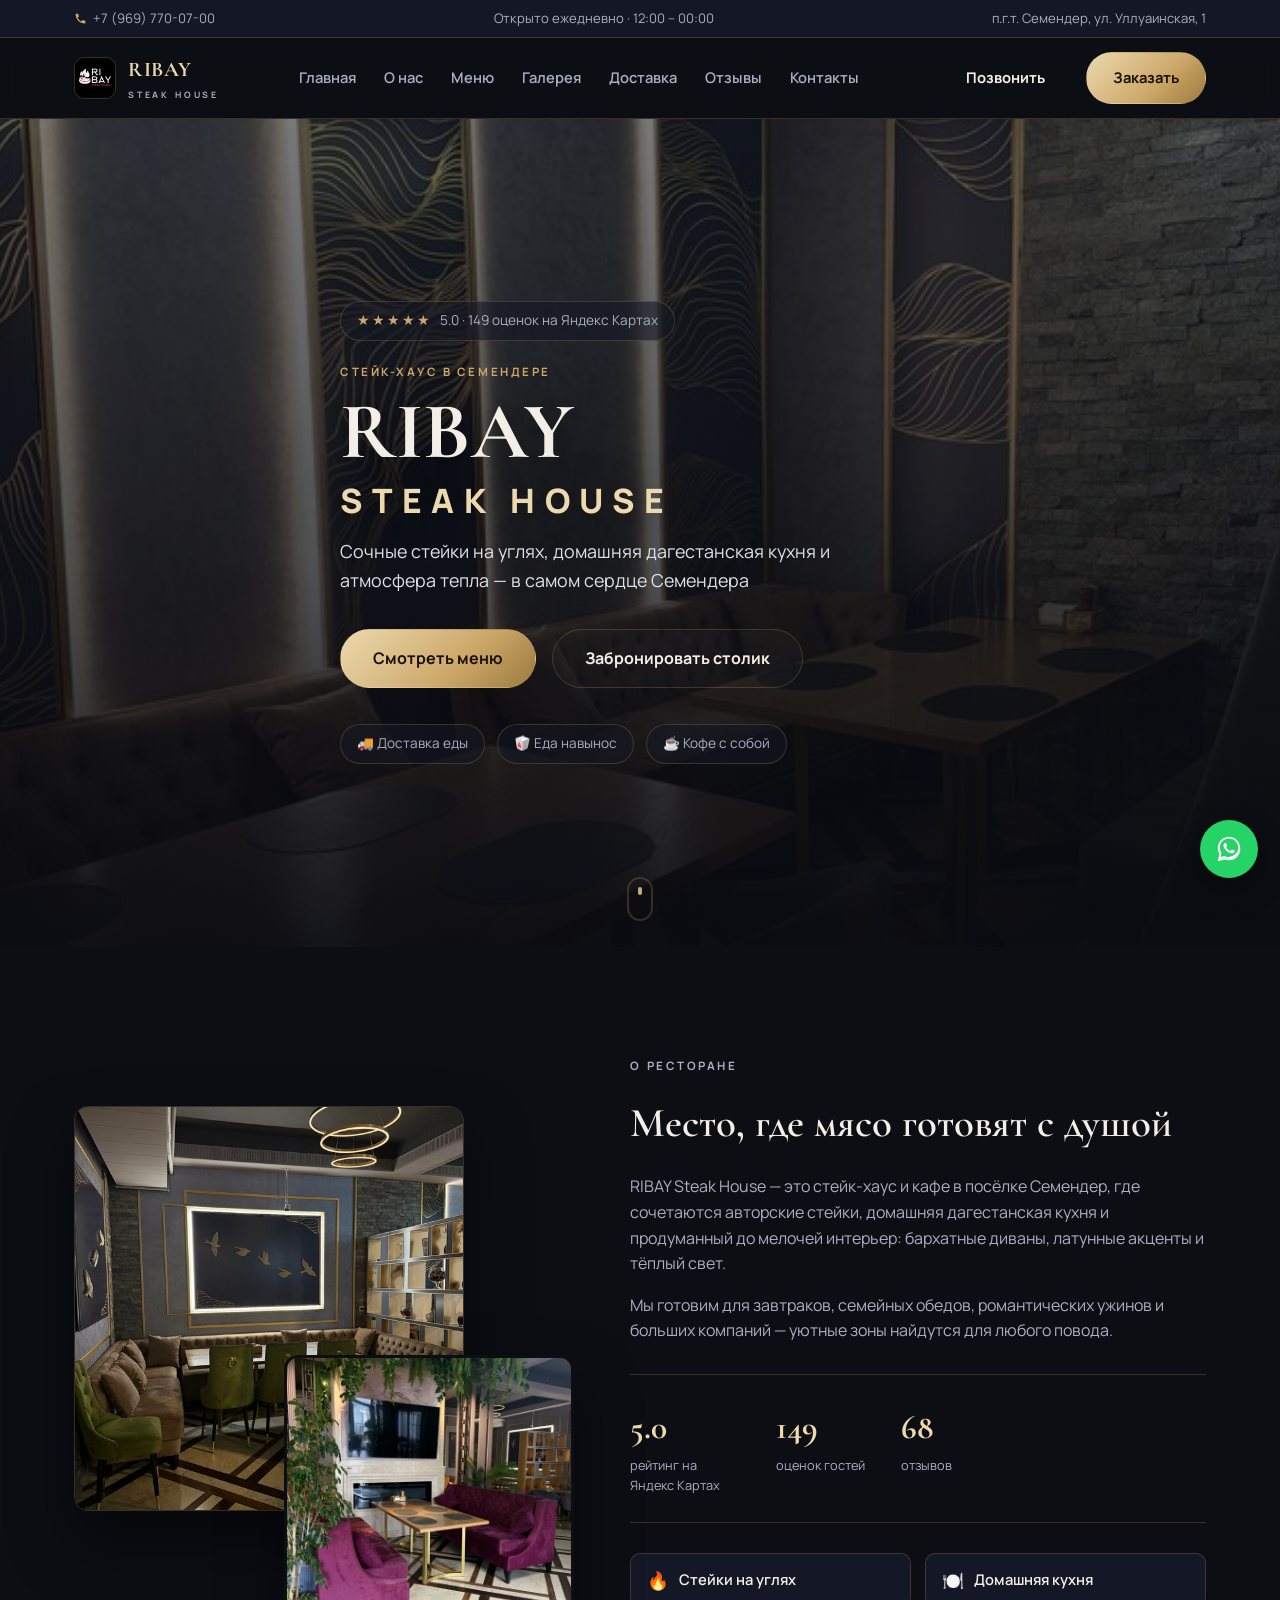
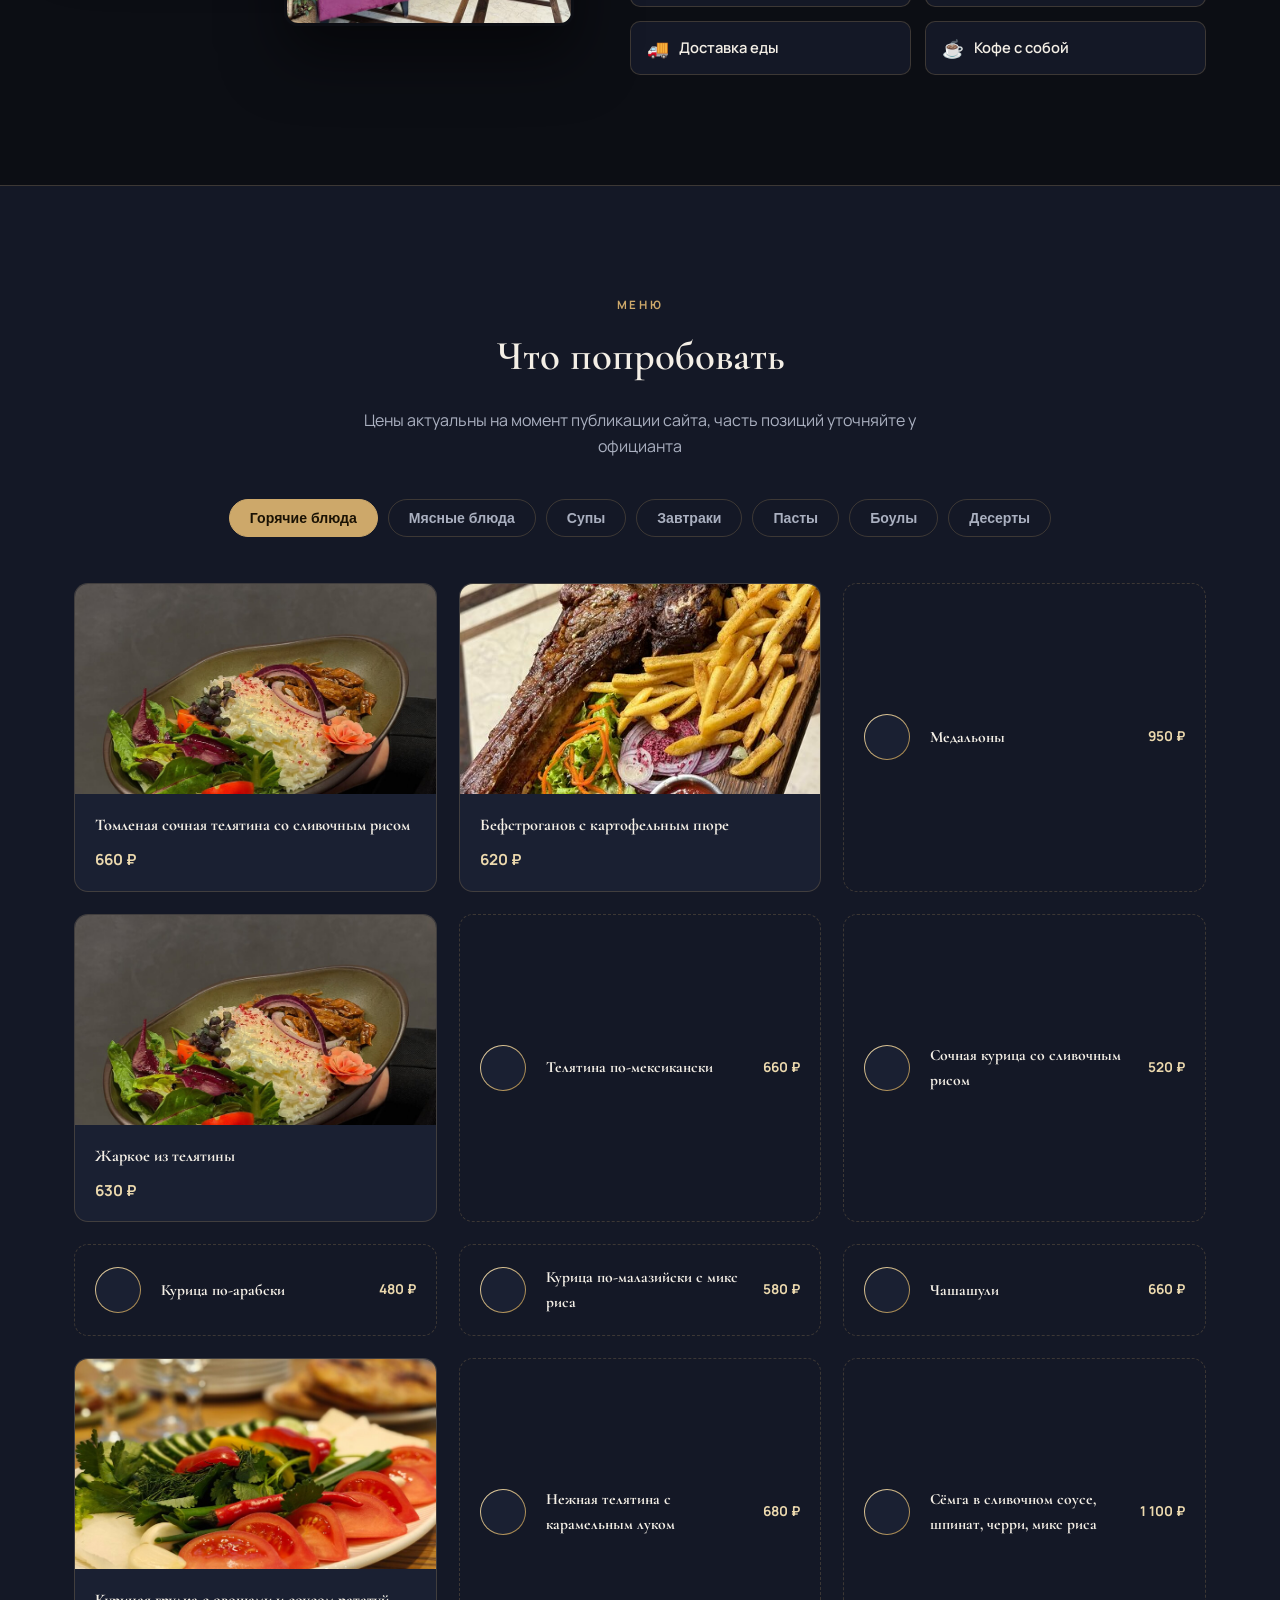
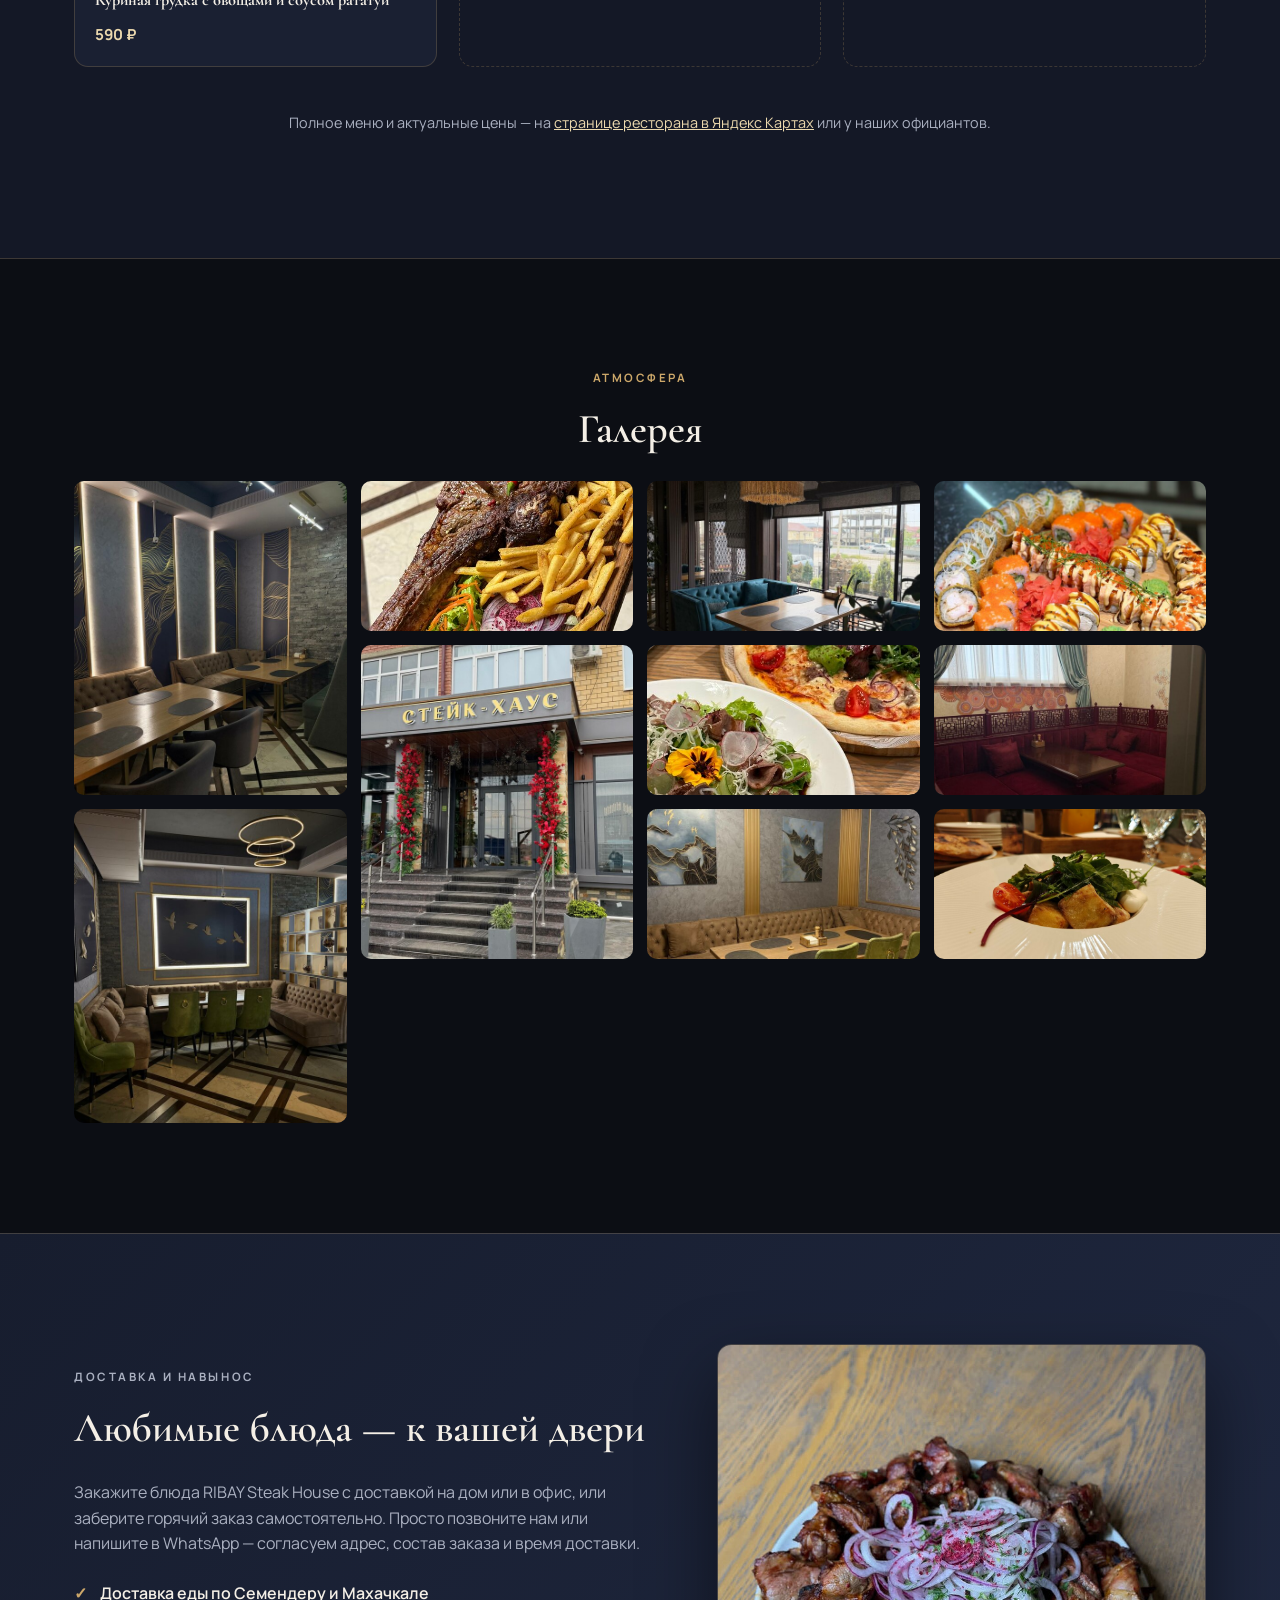
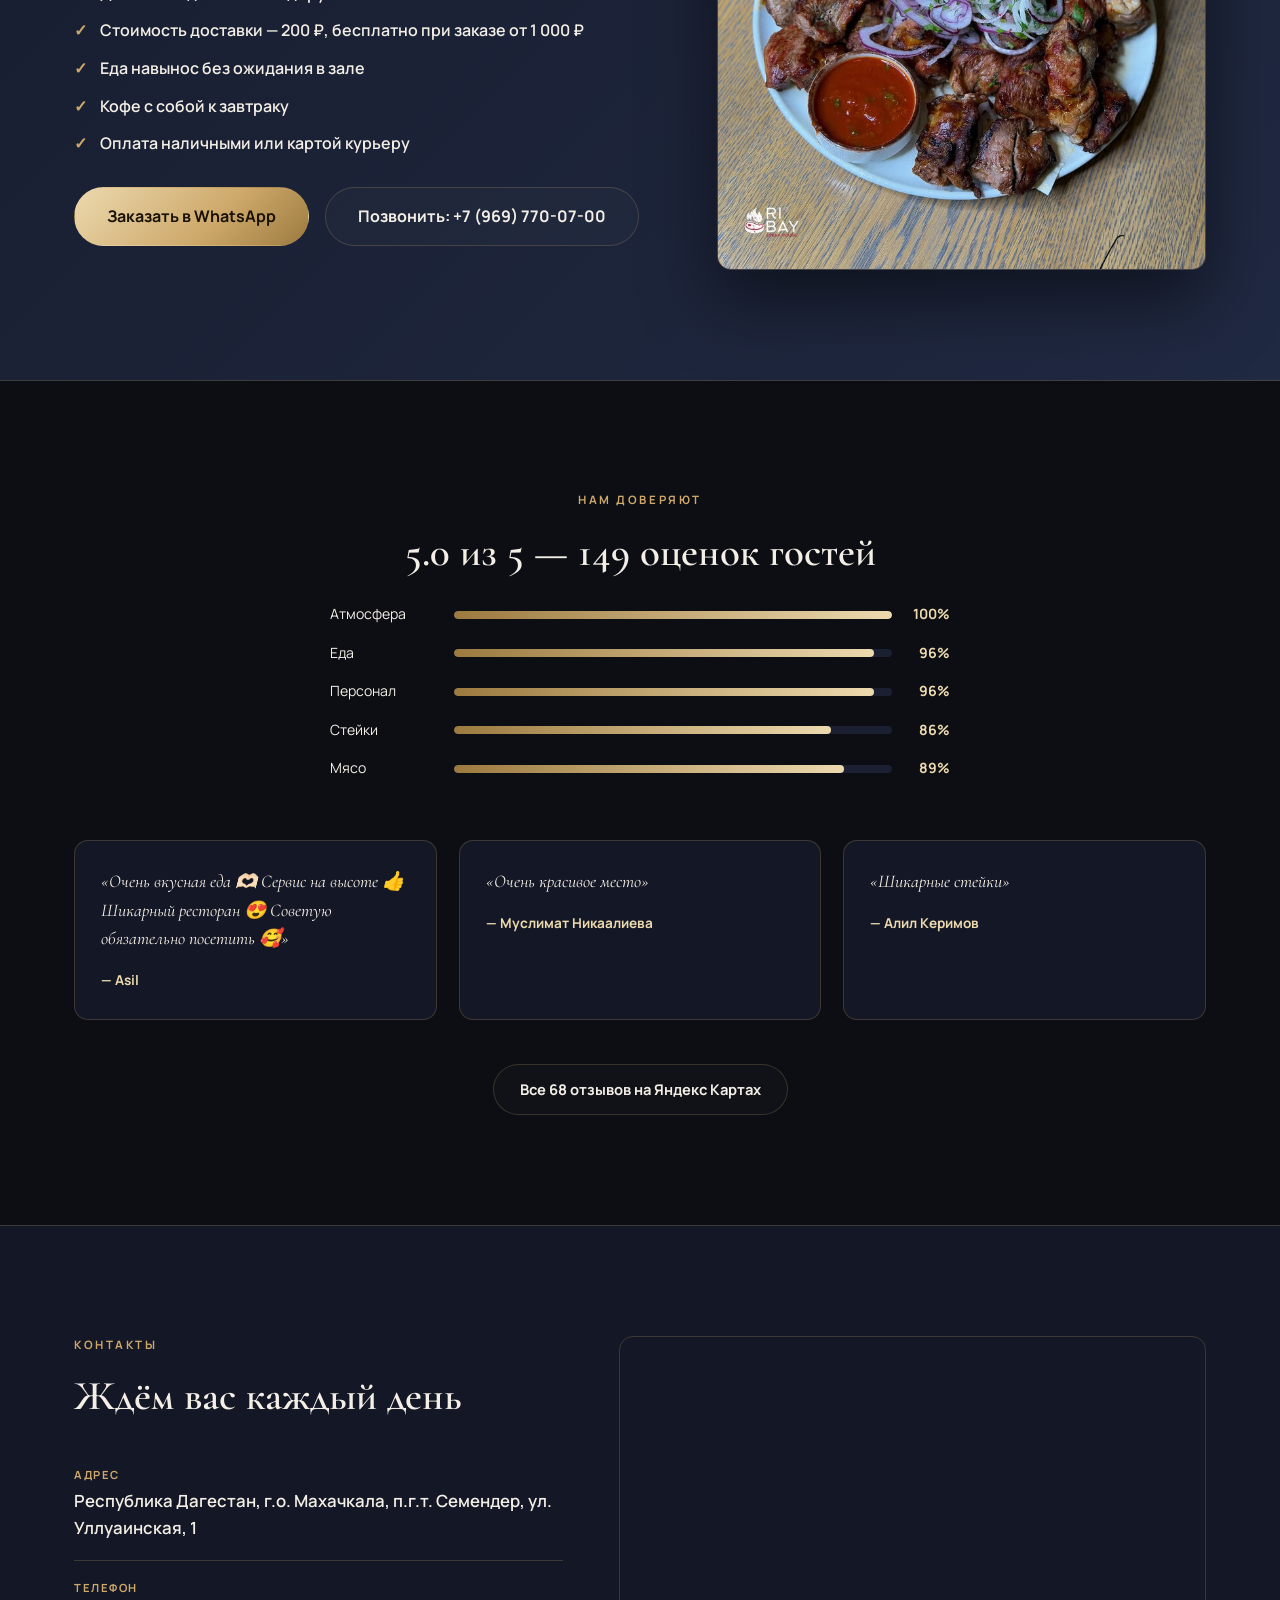
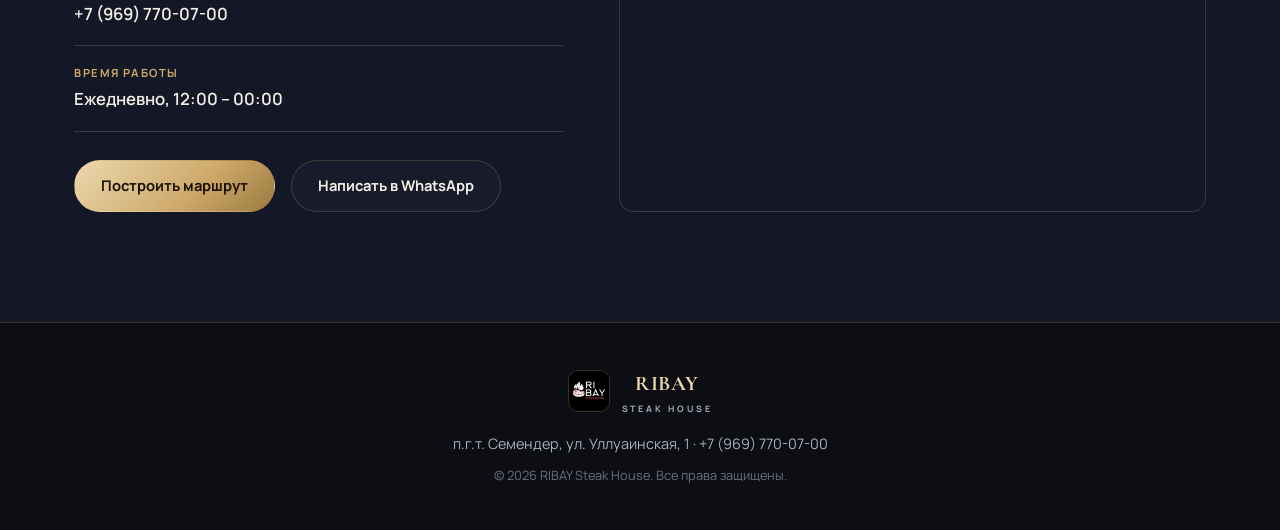
==== commit 73c24170: "Make menu data-driven: editable via Google Sheet CSV with local fallback Co-Authored-By: Claude Sonn" ====
--- a/index.html
+++ b/index.html
@@ -111,85 +111,10 @@
       <h2 class="section-title center">Что попробовать</h2>
       <p class="section-sub center">Цены актуальны на момент публикации сайта, часть позиций уточняйте у официанта</p>
 
-      <div class="menu__tabs" id="menuTabs">
-        <button class="menu__tab is-active" data-cat="hot">Горячие блюда</button>
-        <button class="menu__tab" data-cat="meat">Мясные блюда</button>
-        <button class="menu__tab" data-cat="soup">Супы</button>
-        <button class="menu__tab" data-cat="breakfast">Завтраки</button>
-        <button class="menu__tab" data-cat="pasta">Пасты</button>
-        <button class="menu__tab" data-cat="bowl">Боулы</button>
-        <button class="menu__tab" data-cat="dessert">Десерты</button>
-      </div>
+      <div class="menu__tabs" id="menuTabs"></div>
 
       <div class="menu__panels" id="menuPanels">
-
-        <div class="menu__panel is-active" data-cat="hot">
-          <div class="menu__grid">
-            <div class="dish"><img src="assets/img/dish-telyatina.jpg" alt="Томленая сочная телятина" style="object-position:60% 78%"><div class="dish__body"><h3>Томленая сочная телятина со сливочным рисом</h3><span class="price">660 ₽</span></div></div>
-            <div class="dish"><img src="assets/img/gallery-02.jpg" alt="Бефстроганов с картофельным пюре" style="object-position:50% 55%"><div class="dish__body"><h3>Бефстроганов с картофельным пюре</h3><span class="price">620 ₽</span></div></div>
-            <div class="dish dish--noimg"><div class="dish__body"><h3>Медальоны</h3><span class="price">950 ₽</span></div></div>
-            <div class="dish"><img src="assets/img/dish-telyatina.jpg" alt="Жаркое из телятины" style="object-position:25% 85%"><div class="dish__body"><h3>Жаркое из телятины</h3><span class="price">630 ₽</span></div></div>
-            <div class="dish dish--noimg"><div class="dish__body"><h3>Телятина по-мексикански</h3><span class="price">660 ₽</span></div></div>
-            <div class="dish dish--noimg"><div class="dish__body"><h3>Сочная курица со сливочным рисом</h3><span class="price">520 ₽</span></div></div>
-            <div class="dish dish--noimg"><div class="dish__body"><h3>Курица по-арабски</h3><span class="price">480 ₽</span></div></div>
-            <div class="dish dish--noimg"><div class="dish__body"><h3>Курица по-малазийски с микс риса</h3><span class="price">580 ₽</span></div></div>
-            <div class="dish dish--noimg"><div class="dish__body"><h3>Чашашули</h3><span class="price">660 ₽</span></div></div>
-            <div class="dish"><img src="assets/img/gallery-21.jpg" alt="Куриная грудка с овощами" style="object-position:50% 45%"><div class="dish__body"><h3>Куриная грудка с овощами и соусом рататуй</h3><span class="price">590 ₽</span></div></div>
-            <div class="dish dish--noimg"><div class="dish__body"><h3>Нежная телятина с карамельным луком</h3><span class="price">680 ₽</span></div></div>
-            <div class="dish dish--noimg"><div class="dish__body"><h3>Сёмга в сливочном соусе, шпинат, черри, микс риса</h3><span class="price">1100 ₽</span></div></div>
-          </div>
-        </div>
-
-        <div class="menu__panel" data-cat="meat">
-          <div class="menu__grid">
-            <div class="dish"><img src="assets/img/dish-shashlik.jpg" alt="Шашлыки" style="object-position:50% 45%"><div class="dish__body"><h3>Шашлыки</h3><span class="price">цена уточняется</span></div></div>
-          </div>
-        </div>
-
-        <div class="menu__panel" data-cat="soup">
-          <div class="menu__grid">
-            <div class="dish dish--noimg"><div class="dish__body"><h3>Том-ям</h3><span class="price">580 ₽</span></div></div>
-            <div class="dish dish--noimg"><div class="dish__body"><h3>Грибной крем-суп</h3><span class="price">370 ₽</span></div></div>
-            <div class="dish dish--noimg"><div class="dish__body"><h3>Сырный крем-суп</h3><span class="price">350 ₽</span></div></div>
-            <div class="dish dish--noimg"><div class="dish__body"><h3>Куриный суп с домашней лапшой</h3><span class="price">300 ₽</span></div></div>
-            <div class="dish dish--noimg"><div class="dish__body"><h3>Горский суп</h3><span class="price">450 ₽</span></div></div>
-            <div class="dish dish--noimg"><div class="dish__body"><h3>Уха по-царски</h3><span class="price">430 ₽</span></div></div>
-          </div>
-        </div>
-
-        <div class="menu__panel" data-cat="breakfast">
-          <div class="menu__grid">
-            <div class="dish"><img src="assets/img/gallery-09.jpg" alt="Дагестанский завтрак" style="object-position:50% 60%"><div class="dish__body"><h3>Дагестанский завтрак</h3><span class="price">400 ₽</span></div></div>
-            <div class="dish"><img src="assets/img/gallery-21.jpg" alt="Шакшука" style="object-position:50% 65%"><div class="dish__body"><h3>Шакшука</h3><span class="price">400 ₽</span></div></div>
-            <div class="dish dish--noimg"><div class="dish__body"><h3>Скрембл</h3><span class="price">550 ₽</span></div></div>
-            <div class="dish dish--noimg"><div class="dish__body"><h3>Сырники</h3><span class="price">380 ₽</span></div></div>
-            <div class="dish dish--noimg"><div class="dish__body"><h3>Напиток на выбор к каждому завтраку (американо, эспрессо, капучино, фреш морковный)</h3><span class="price">в подарок</span></div></div>
-          </div>
-        </div>
-
-        <div class="menu__panel" data-cat="pasta">
-          <div class="menu__grid">
-            <div class="dish"><img src="assets/img/dish-fetuccini.jpg" alt="Фетучини с курицей" style="object-position:50% 45%"><div class="dish__body"><h3>Фетучини с курицей</h3><span class="price">480 ₽</span></div></div>
-            <div class="dish"><img src="assets/img/dish-fetuccini.jpg" alt="Фетучини с сёмгой" style="object-position:60% 55%"><div class="dish__body"><h3>Фетучини с сёмгой</h3><span class="price">580 ₽</span></div></div>
-            <div class="dish dish--noimg"><div class="dish__body"><h3>Удон с курицей</h3><span class="price">450 ₽</span></div></div>
-            <div class="dish dish--noimg"><div class="dish__body"><h3>Удон с креветкой</h3><span class="price">490 ₽</span></div></div>
-          </div>
-        </div>
-
-        <div class="menu__panel" data-cat="bowl">
-          <div class="menu__grid">
-            <div class="dish dish--noimg"><div class="dish__body"><h3>Боул с курицей</h3><span class="price">510 ₽</span></div></div>
-            <div class="dish dish--noimg"><div class="dish__body"><h3>Боул с креветкой</h3><span class="price">550 ₽</span></div></div>
-          </div>
-        </div>
-
-        <div class="menu__panel" data-cat="dessert">
-          <div class="menu__grid">
-            <div class="dish"><img src="assets/img/dish-cheesecake.jpg" alt="Чизкейк с ягодами" style="object-position:50% 45%"><div class="dish__body"><h3>Чизкейк с ягодами</h3><span class="price">цена уточняется</span></div></div>
-            <div class="dish dish--noimg"><div class="dish__body"><h3>Блинчик с ягодами</h3><span class="price">цена уточняется</span></div></div>
-          </div>
-        </div>
-
+        <p class="menu__status">Загружаем меню…</p>
       </div>
 
       <p class="menu__note">Полное меню и актуальные цены — на <a href="https://yandex.ru/maps/-/CTxsiVJq" target="_blank" rel="noopener">странице ресторана в Яндекс Картах</a> или у наших официантов.</p>
@@ -313,6 +238,7 @@
   <svg viewBox="0 0 32 32"><path d="M16.01 3C9.38 3 4 8.38 4 15.01c0 2.35.65 4.55 1.79 6.43L4 29l7.76-1.75a11.9 11.9 0 0 0 4.25.78h.01c6.63 0 12-5.38 12-12.01C28.02 8.38 22.64 3 16.01 3zm0 21.8c-1.5 0-2.94-.4-4.2-1.15l-.3-.18-4.6 1.04 1-4.5-.2-.32a9.7 9.7 0 0 1-1.5-5.18c0-5.4 4.4-9.8 9.8-9.8 5.4 0 9.8 4.4 9.8 9.8 0 5.42-4.4 9.79-9.8 9.79zm5.38-7.32c-.29-.15-1.73-.85-2-.95-.27-.1-.46-.15-.66.15-.2.29-.76.95-.93 1.14-.17.2-.34.22-.63.07-.29-.15-1.24-.46-2.36-1.46-.87-.78-1.46-1.74-1.63-2.03-.17-.29-.02-.45.13-.6.13-.13.29-.34.44-.51.15-.17.2-.29.29-.49.1-.2.05-.37-.02-.51-.07-.15-.66-1.6-.91-2.18-.24-.58-.48-.5-.66-.5-.17 0-.37-.02-.56-.02-.2 0-.51.07-.78.37-.27.29-1.02 1-1.02 2.44s1.05 2.83 1.2 3.02c.15.2 2.06 3.15 5 4.42.7.3 1.24.48 1.67.62.7.22 1.34.19 1.84.12.56-.08 1.73-.71 1.97-1.39.24-.68.24-1.27.17-1.39-.07-.12-.27-.2-.56-.34z"/></svg>
 </a>
 
+<script src="js/config.js"></script>
 <script src="js/script.js"></script>
 </body>
 </html>
--- a/css/style.css
+++ b/css/style.css
@@ -170,6 +170,7 @@
 .dish--noimg .price{flex:0 0 auto;text-align:right;font-size:.85rem;max-width:40%;}
 .dish--noimg:hover{border-color:var(--gold);transform:none;background:rgba(205,168,106,.04);}
 
+.menu__status{text-align:center;color:var(--text-dim);padding:40px 0;margin:0;}
 .menu__note{text-align:center;margin-top:44px;color:var(--text-dim);font-size:.9rem;}
 .menu__note a{color:var(--gold-light);text-decoration:underline;}
 
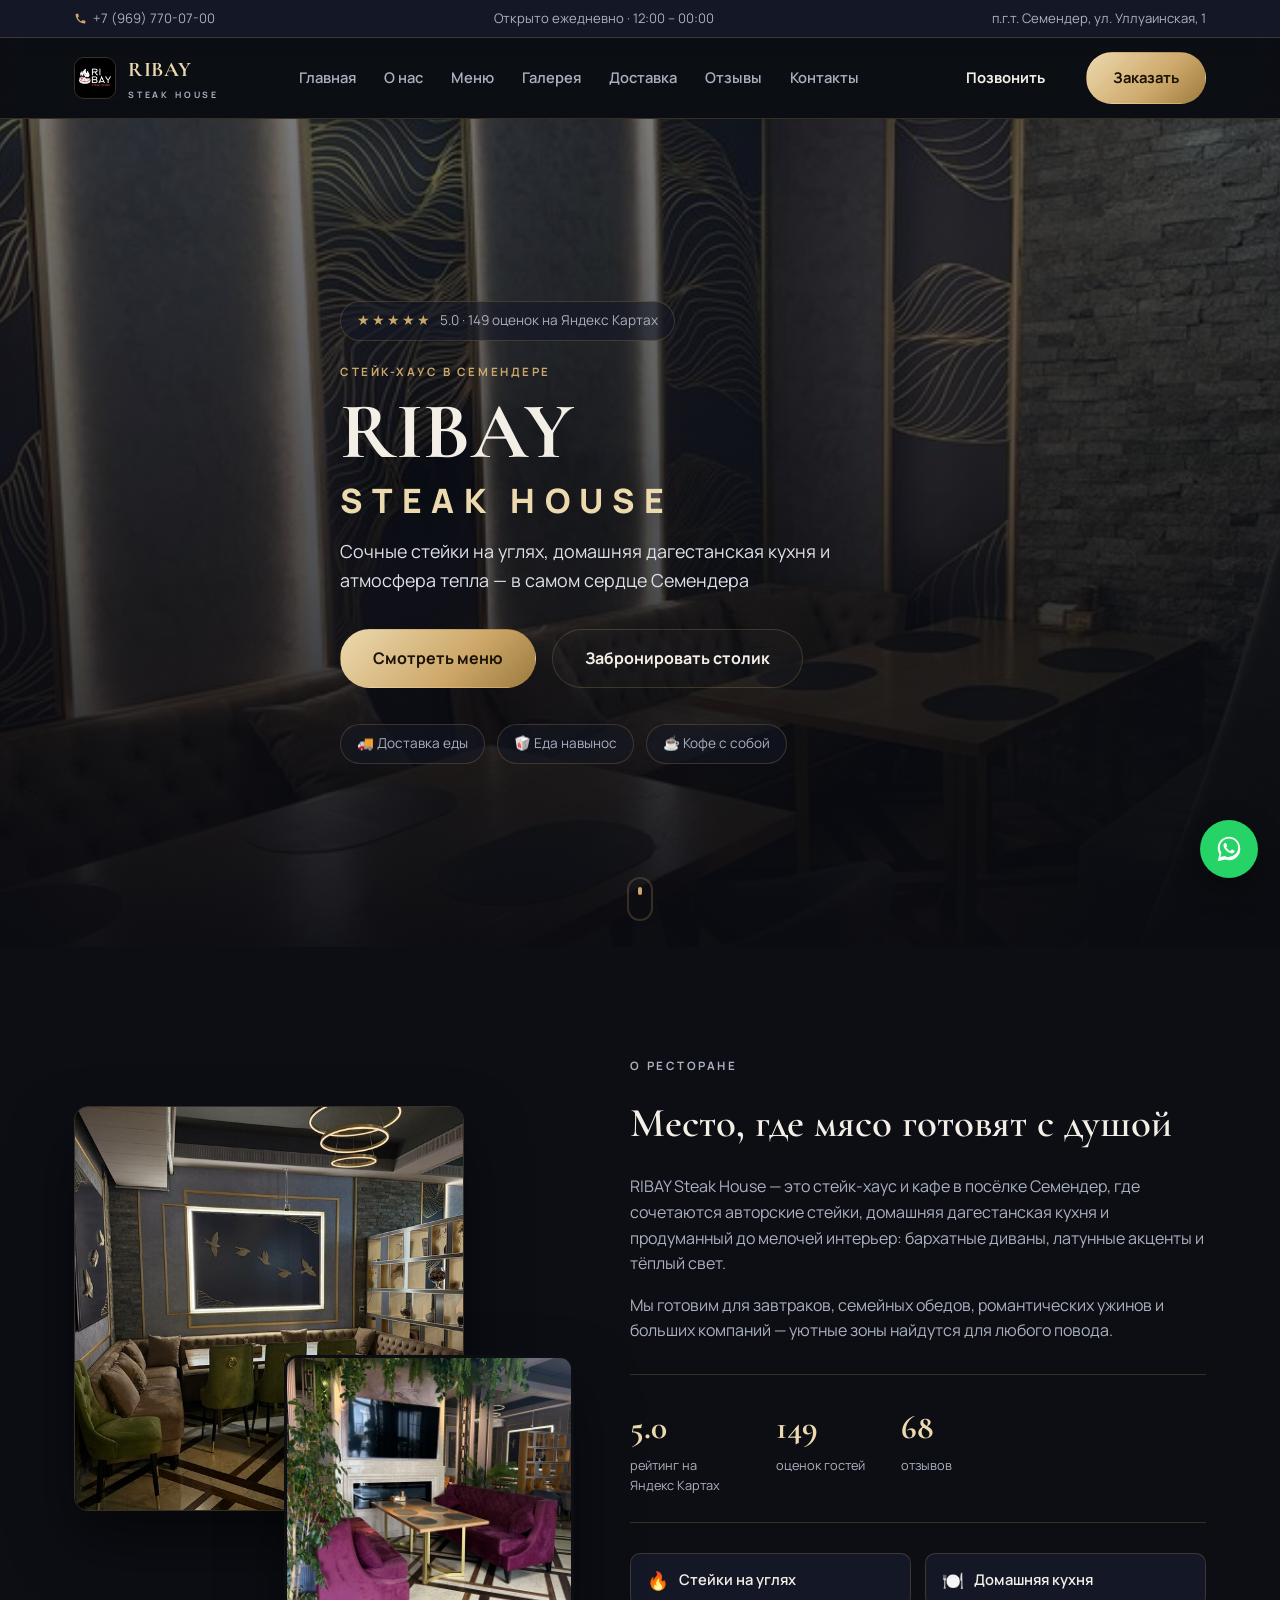
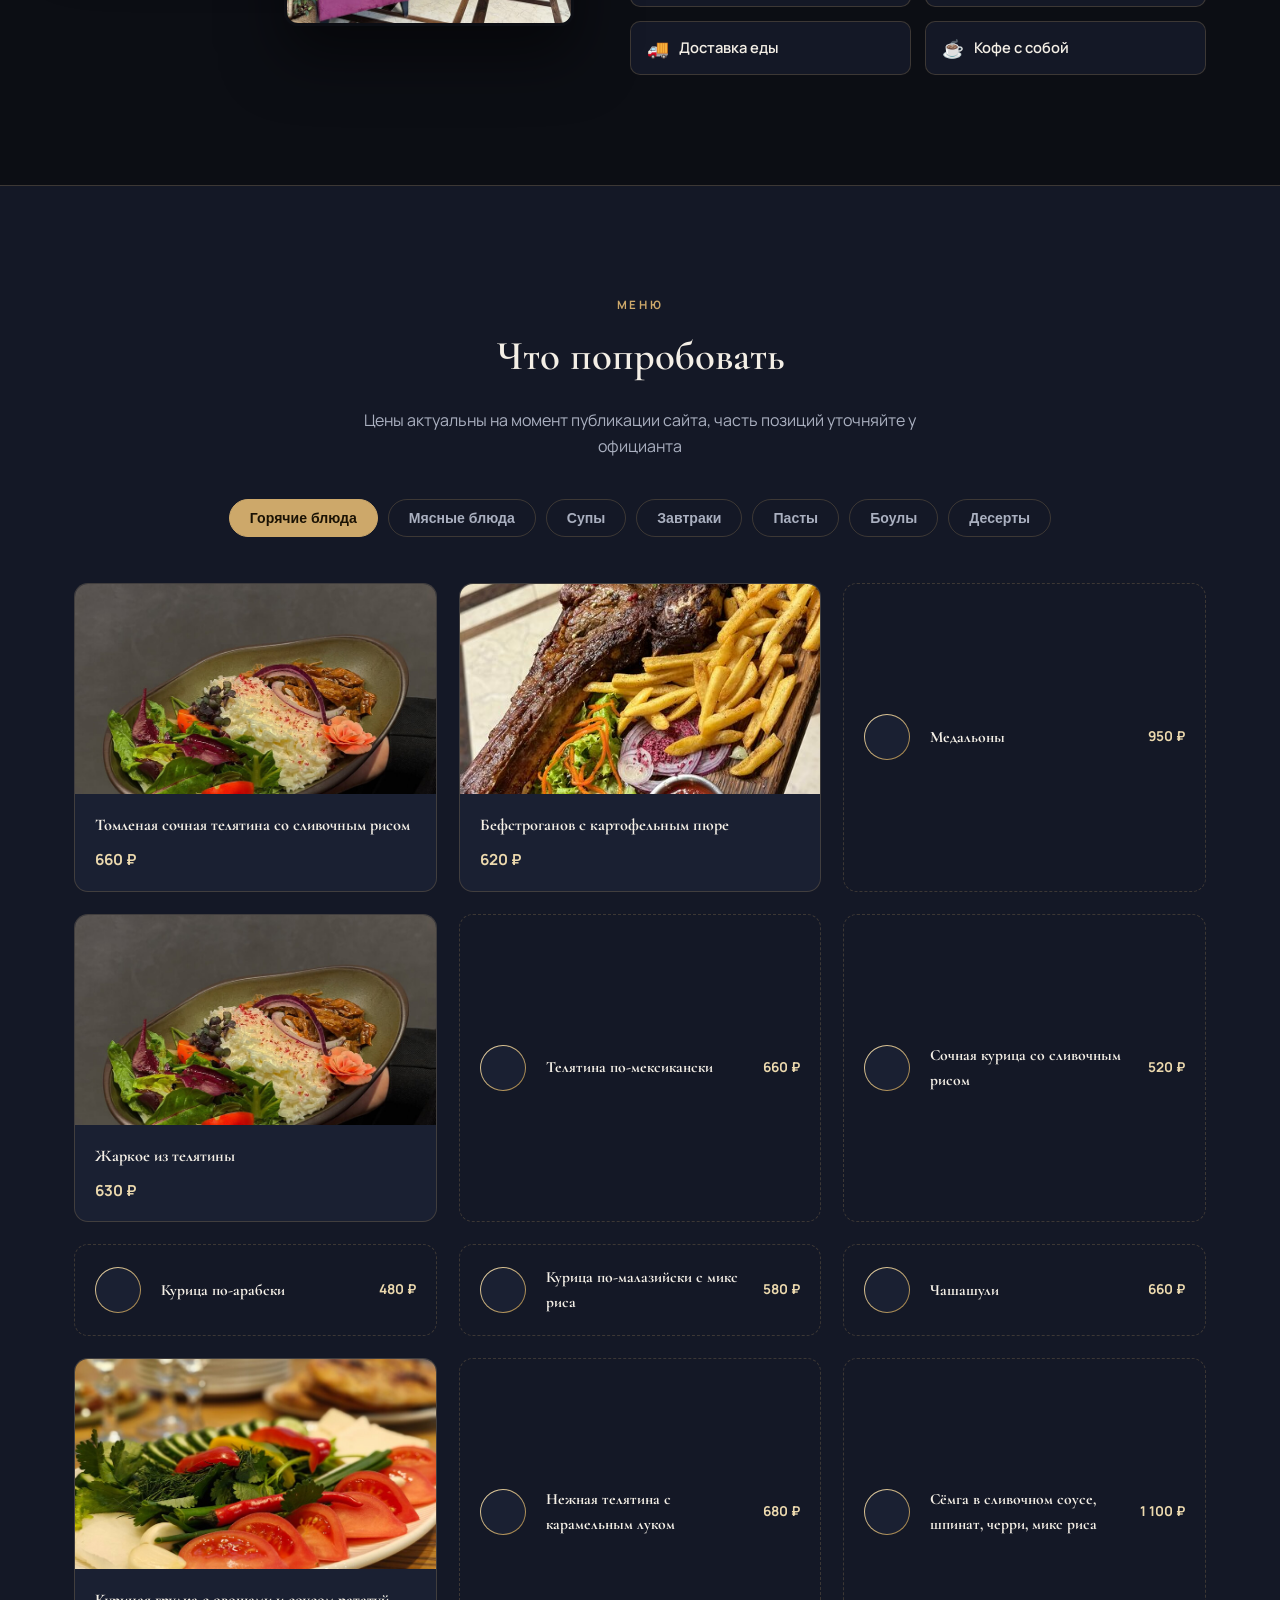
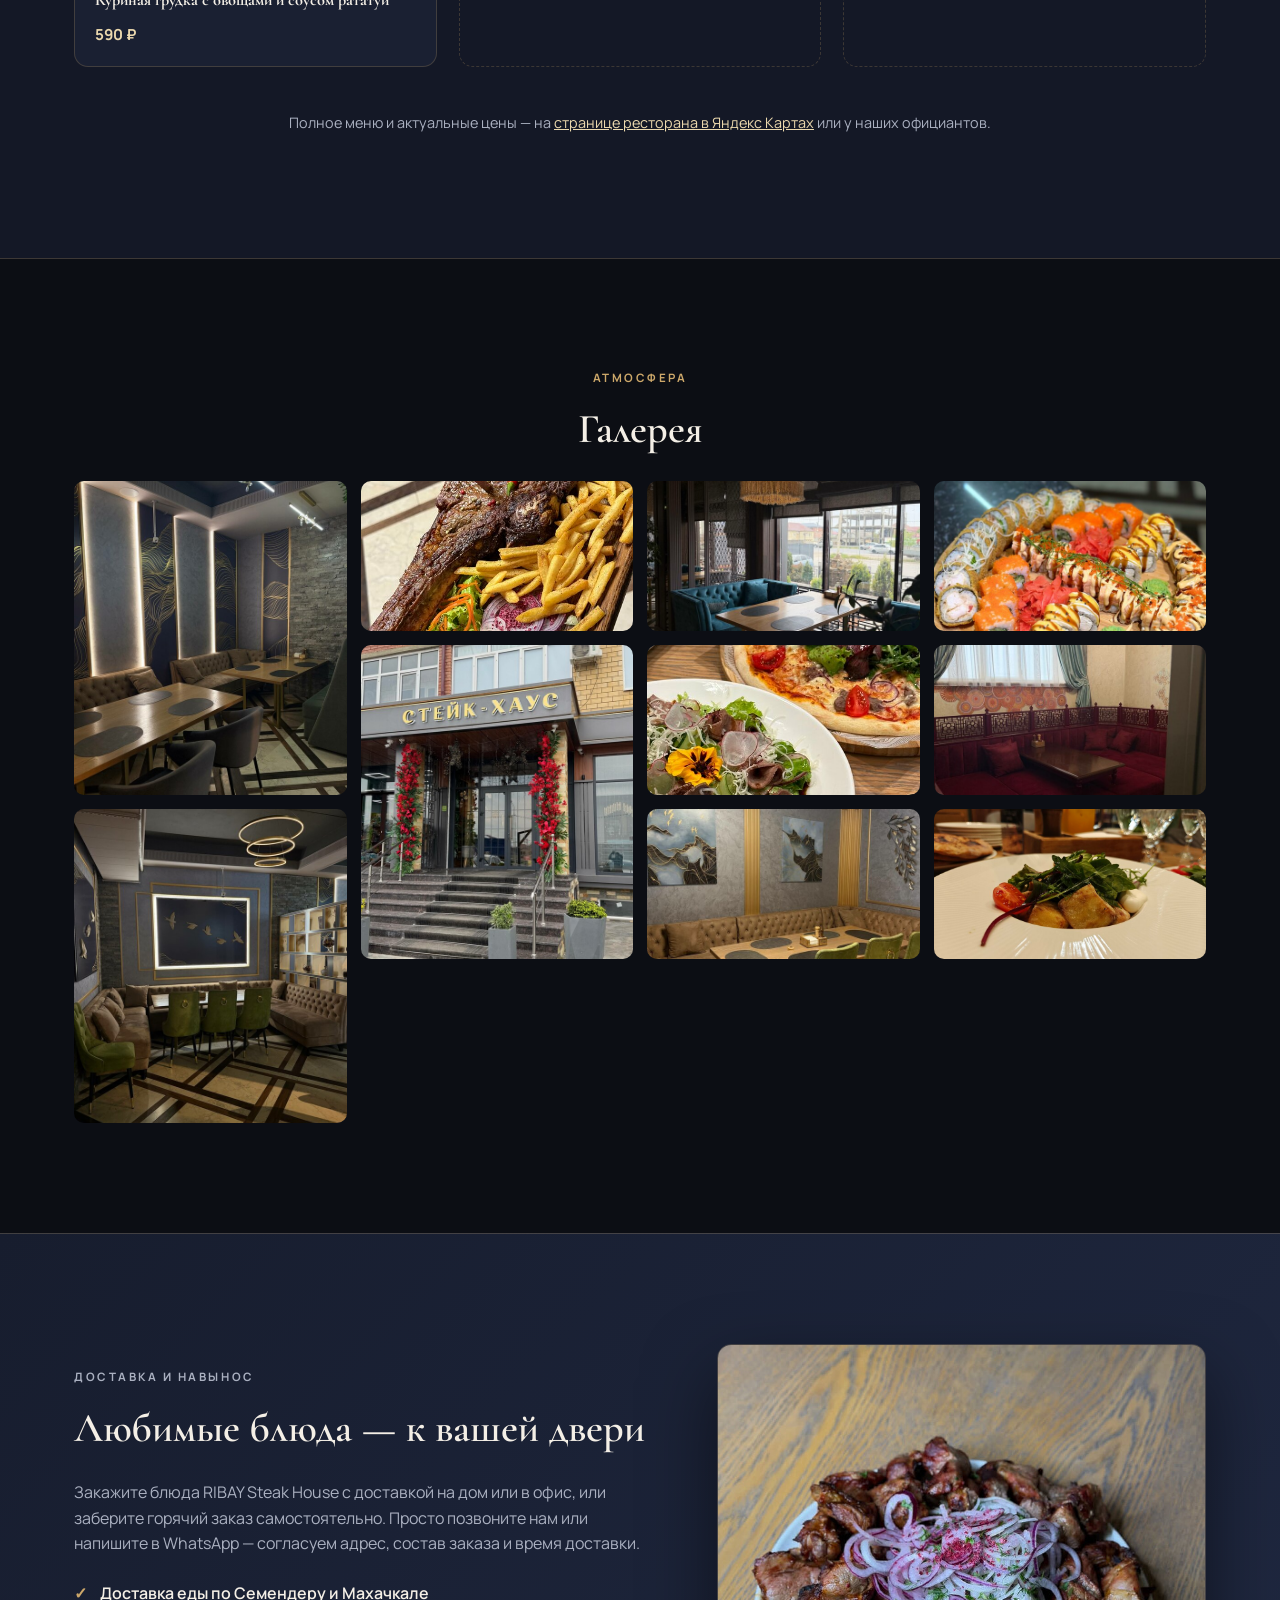
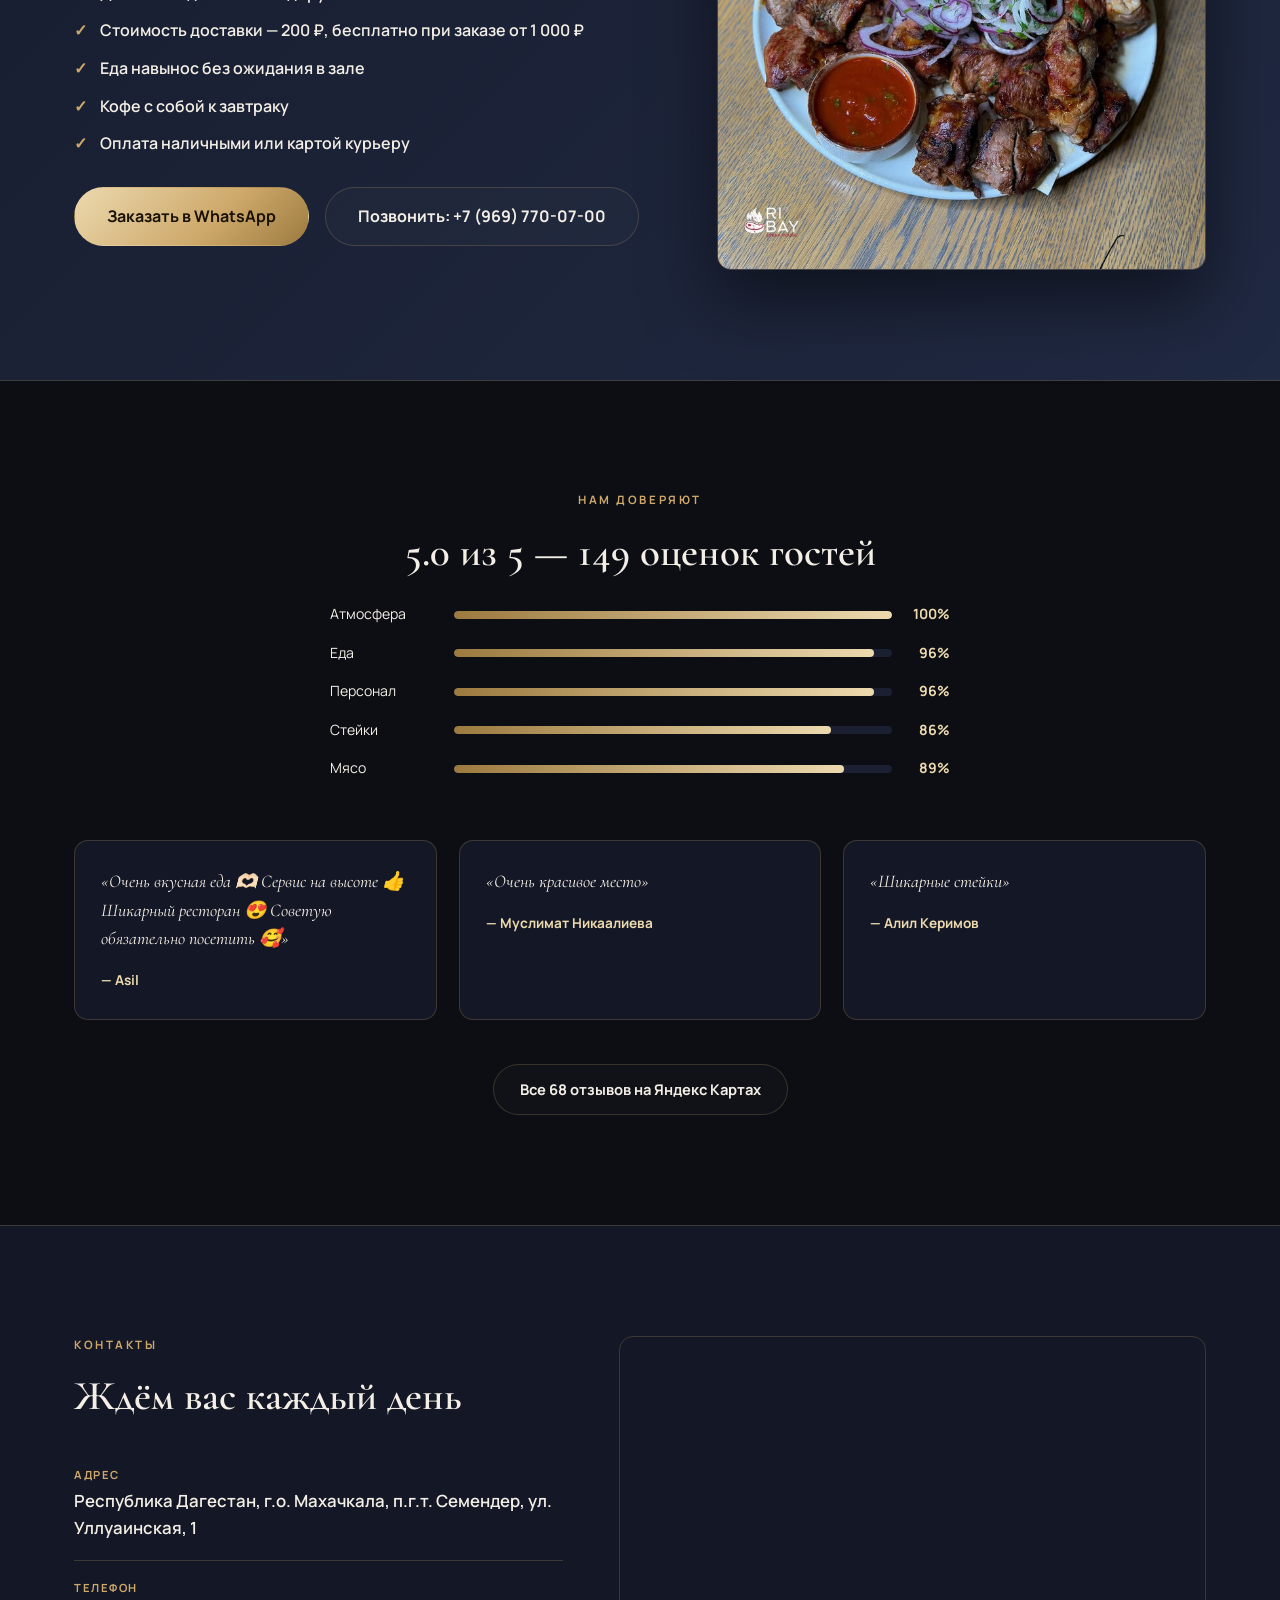
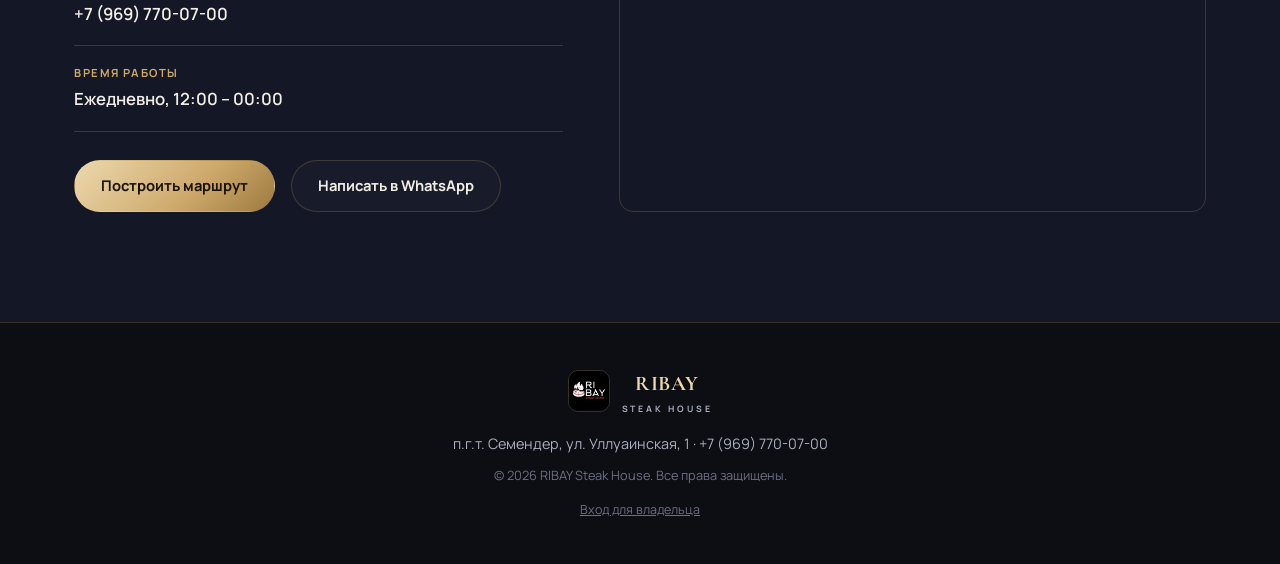
==== commit 22f770ee: "Add owner admin panel: edit prices, add dishes and upload photos via GitHub API Replaces the Google " ====
--- a/index.html
+++ b/index.html
@@ -231,6 +231,7 @@
     </div>
     <p class="footer__addr">п.г.т. Семендер, ул. Уллуаинская, 1 · +7 (969) 770-07-00</p>
     <p class="footer__copy">© <span id="year"></span> RIBAY Steak House. Все права защищены.</p>
+    <a class="footer__owner" href="admin.html">Вход для владельца</a>
   </div>
 </footer>
 
@@ -238,7 +239,7 @@
   <svg viewBox="0 0 32 32"><path d="M16.01 3C9.38 3 4 8.38 4 15.01c0 2.35.65 4.55 1.79 6.43L4 29l7.76-1.75a11.9 11.9 0 0 0 4.25.78h.01c6.63 0 12-5.38 12-12.01C28.02 8.38 22.64 3 16.01 3zm0 21.8c-1.5 0-2.94-.4-4.2-1.15l-.3-.18-4.6 1.04 1-4.5-.2-.32a9.7 9.7 0 0 1-1.5-5.18c0-5.4 4.4-9.8 9.8-9.8 5.4 0 9.8 4.4 9.8 9.8 0 5.42-4.4 9.79-9.8 9.79zm5.38-7.32c-.29-.15-1.73-.85-2-.95-.27-.1-.46-.15-.66.15-.2.29-.76.95-.93 1.14-.17.2-.34.22-.63.07-.29-.15-1.24-.46-2.36-1.46-.87-.78-1.46-1.74-1.63-2.03-.17-.29-.02-.45.13-.6.13-.13.29-.34.44-.51.15-.17.2-.29.29-.49.1-.2.05-.37-.02-.51-.07-.15-.66-1.6-.91-2.18-.24-.58-.48-.5-.66-.5-.17 0-.37-.02-.56-.02-.2 0-.51.07-.78.37-.27.29-1.02 1-1.02 2.44s1.05 2.83 1.2 3.02c.15.2 2.06 3.15 5 4.42.7.3 1.24.48 1.67.62.7.22 1.34.19 1.84.12.56-.08 1.73-.71 1.97-1.39.24-.68.24-1.27.17-1.39-.07-.12-.27-.2-.56-.34z"/></svg>
 </a>
 
-<script src="js/config.js"></script>
+<script src="js/menu-lib.js"></script>
 <script src="js/script.js"></script>
 </body>
 </html>
--- a/css/style.css
+++ b/css/style.css
@@ -222,6 +222,8 @@
 .brand--footer{margin-bottom:6px;}
 .footer__addr{color:var(--text-dim);font-size:.9rem;margin:0;}
 .footer__copy{color:#6b7082;font-size:.8rem;margin:0;}
+.footer__owner{color:#6b7082;font-size:.78rem;text-decoration:underline;margin-top:4px;}
+.footer__owner:hover{color:var(--gold-light);}
 
 /* Whatsapp FAB */
 .fab-whatsapp{
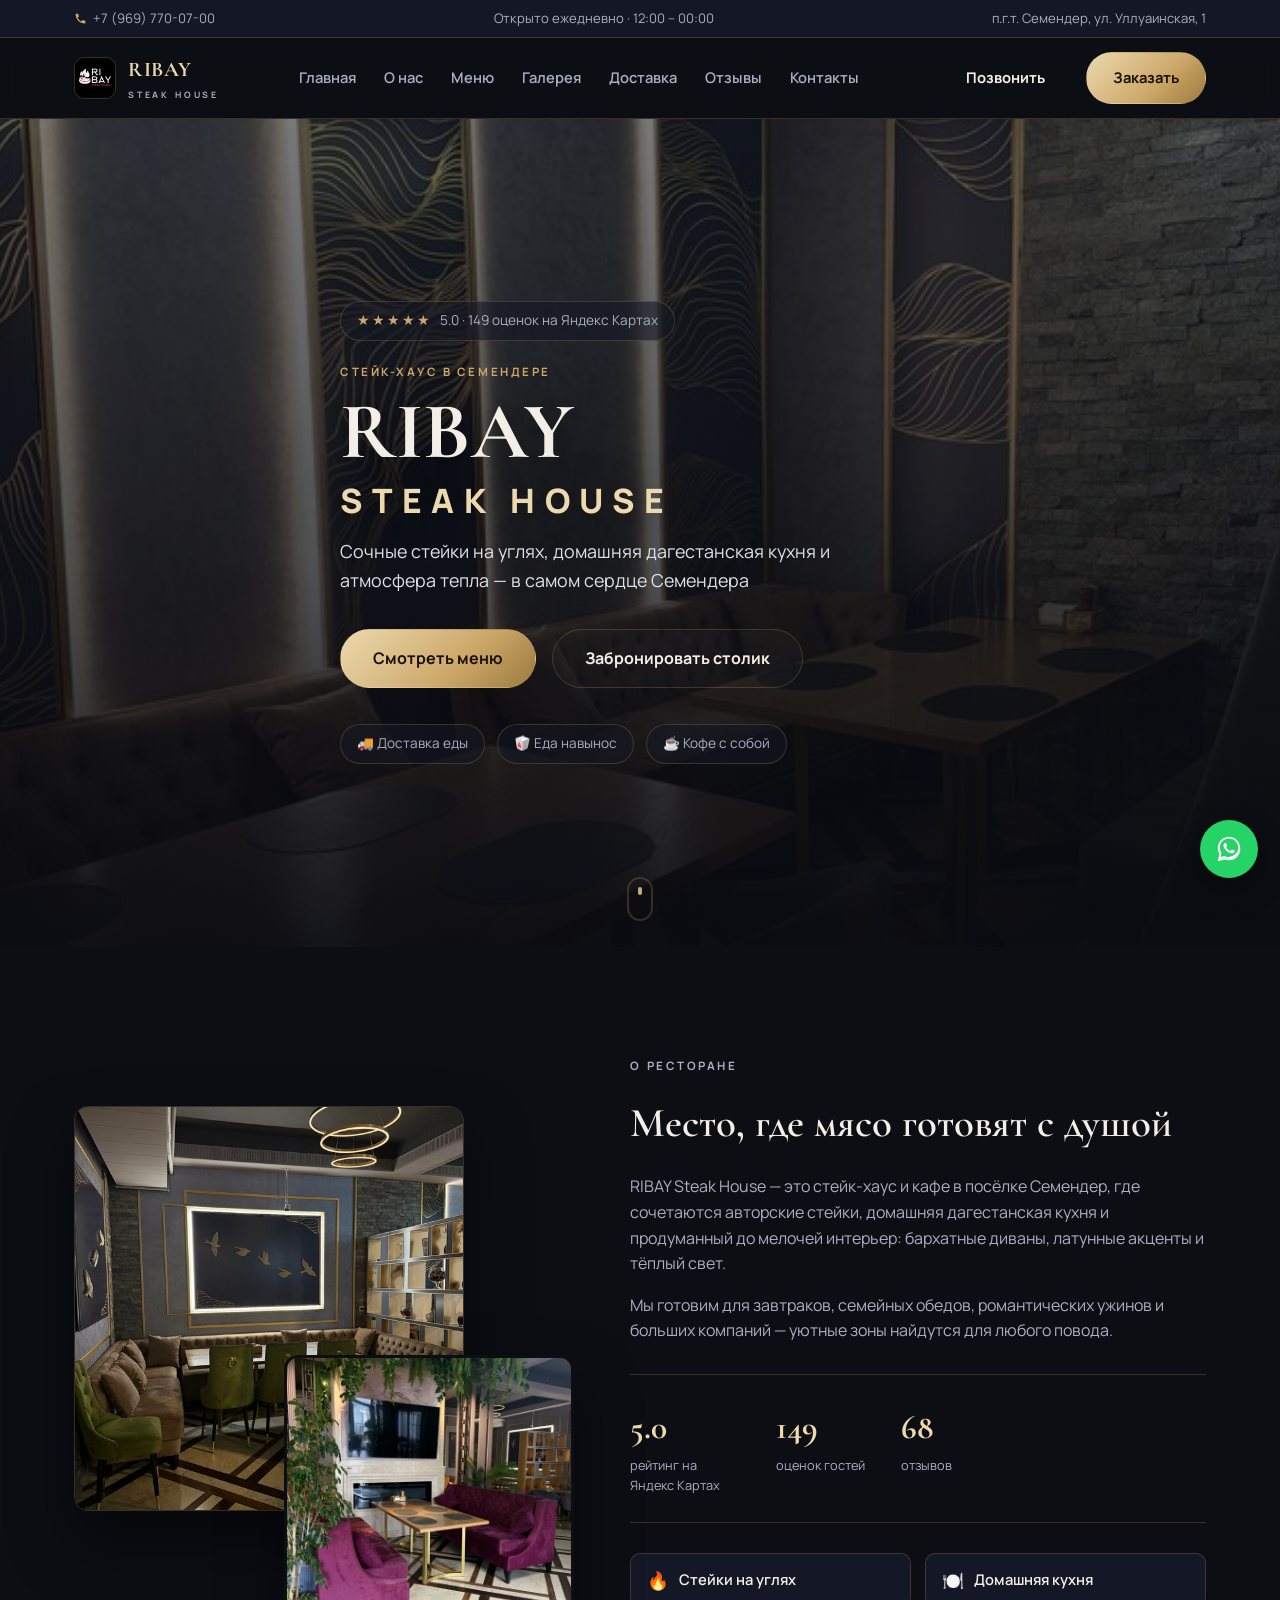
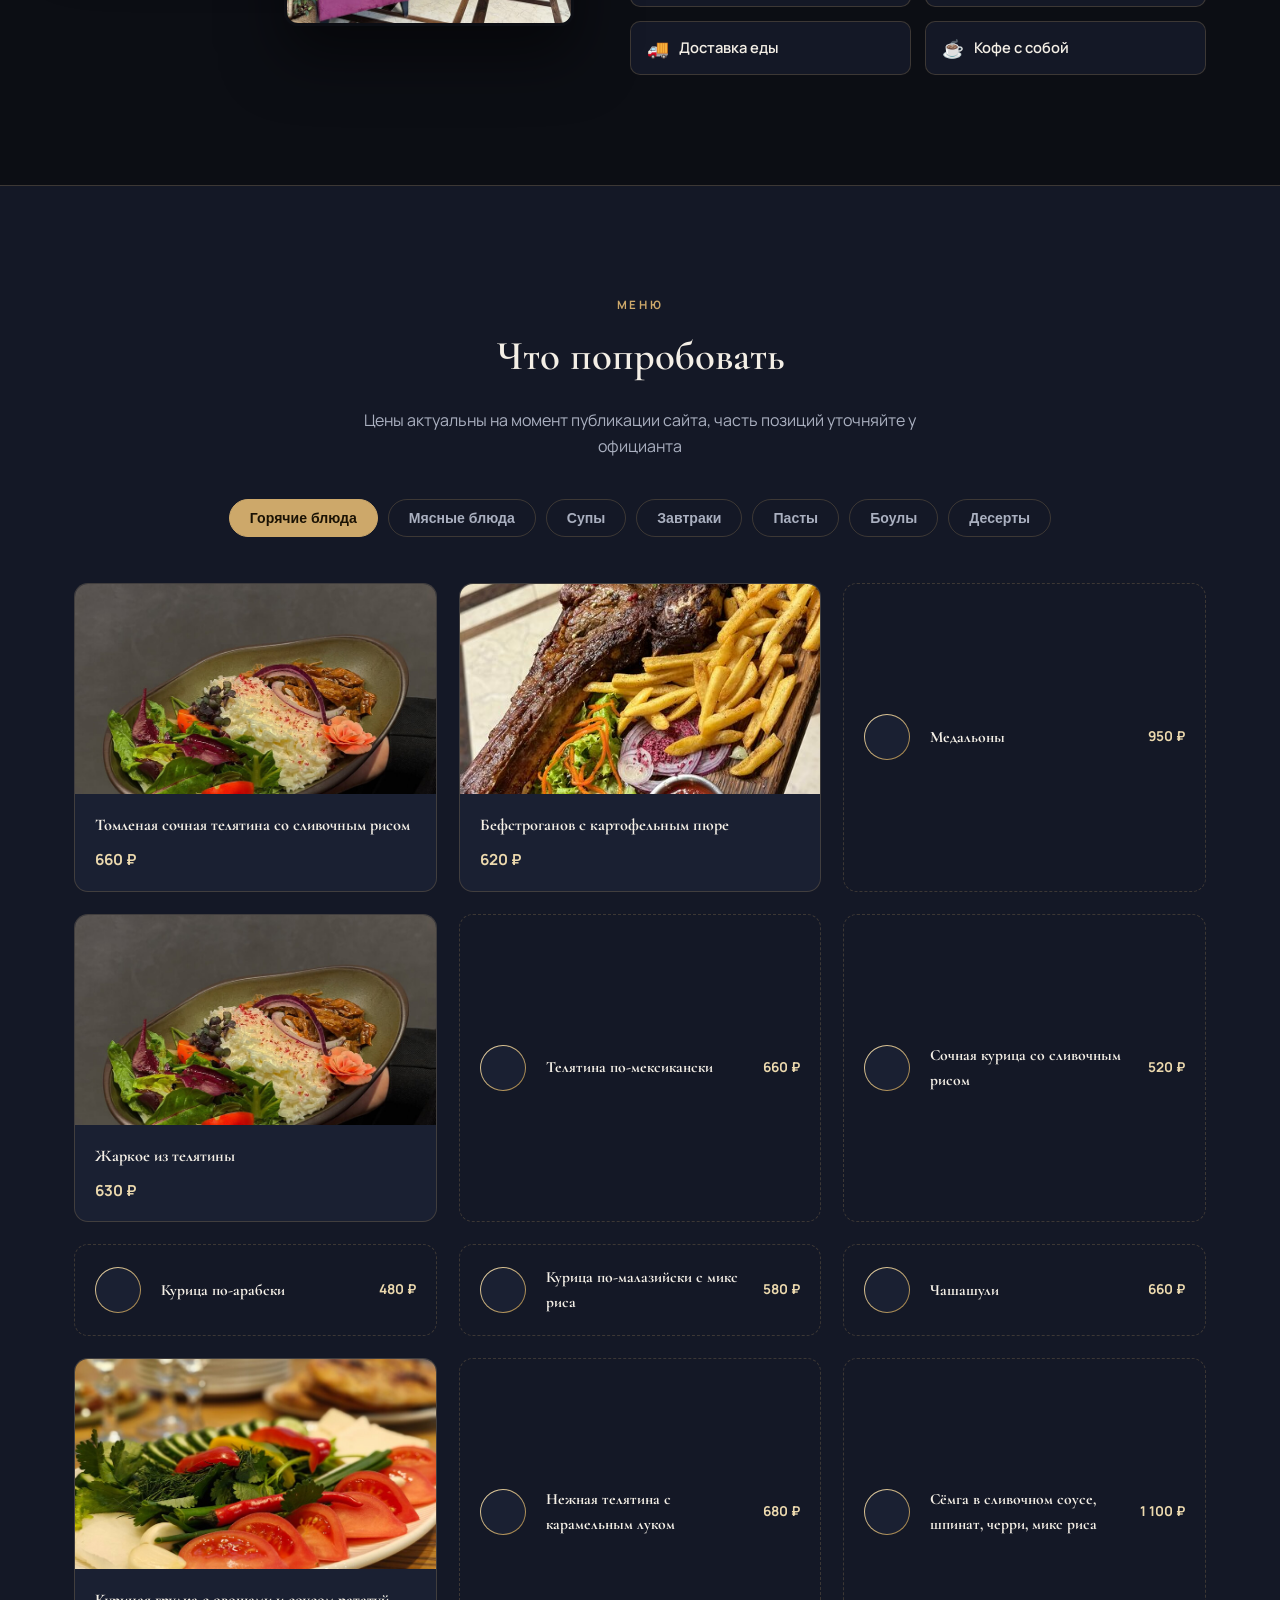
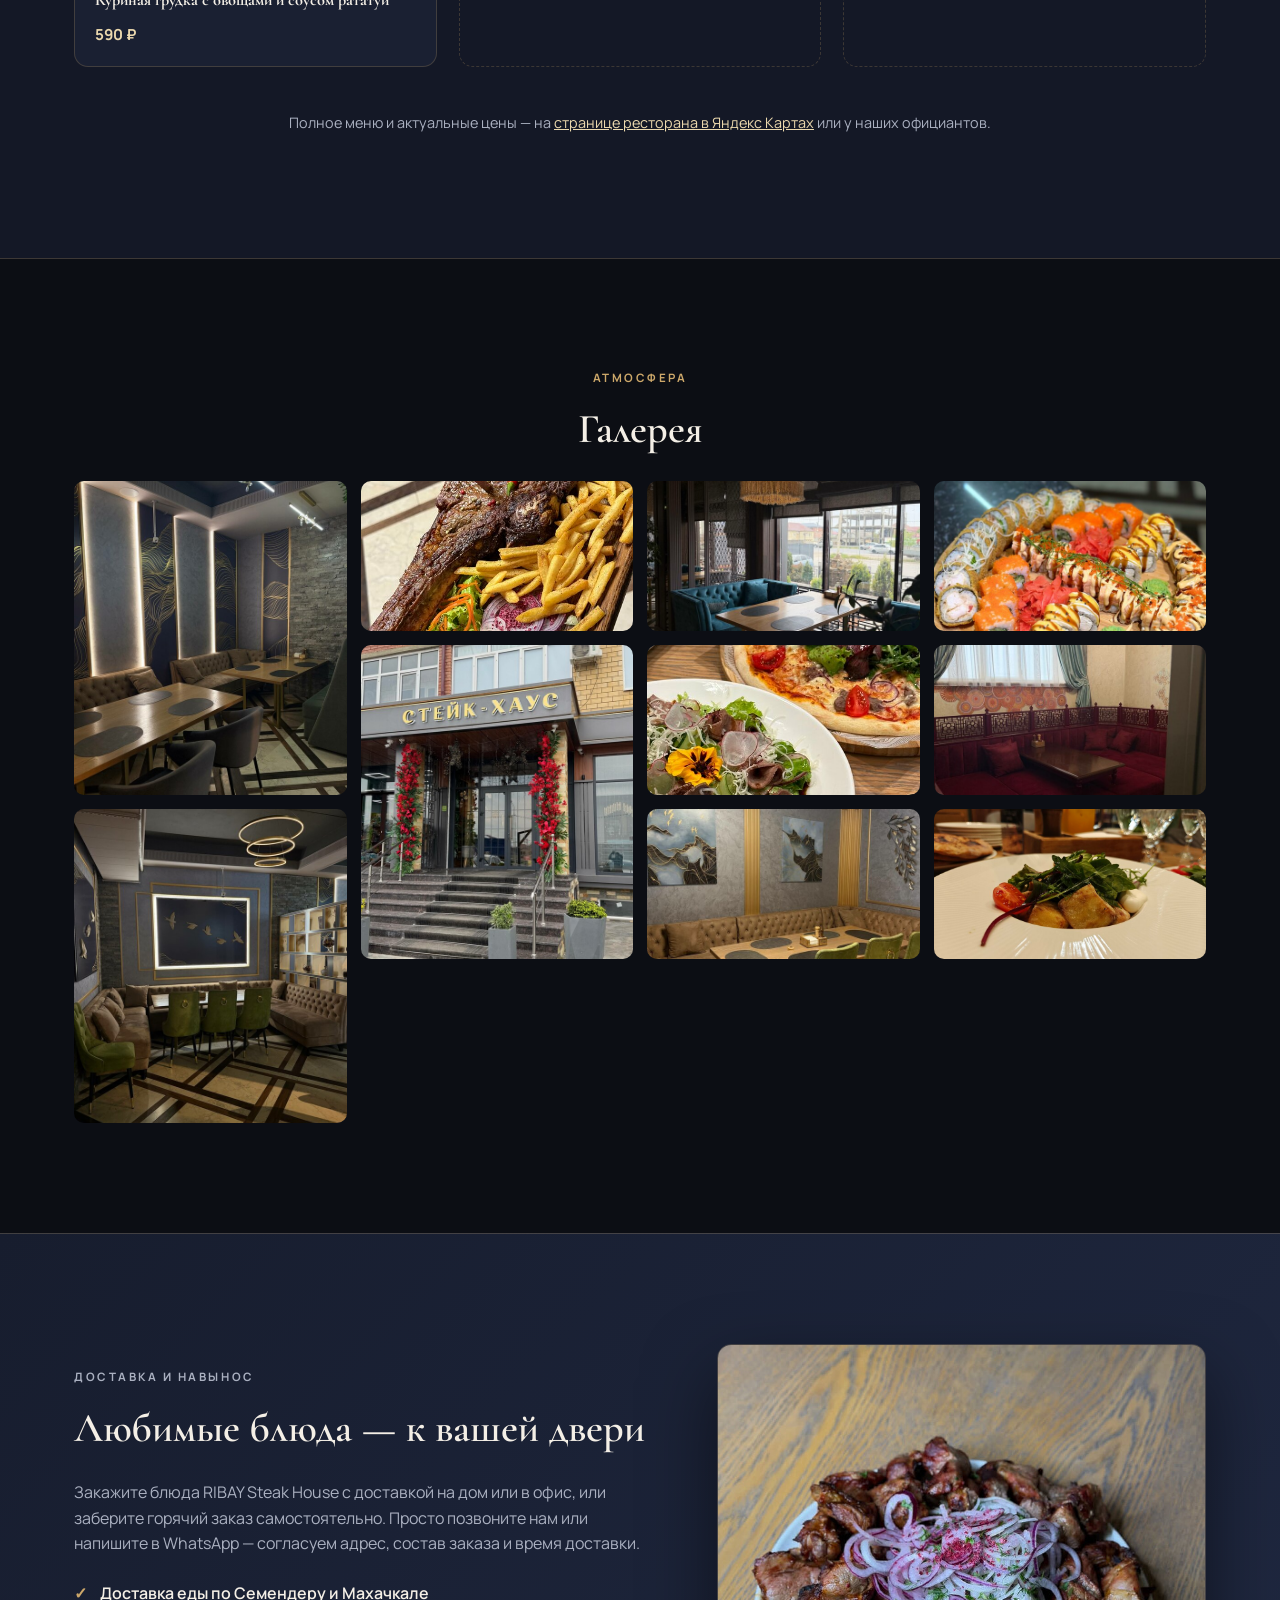
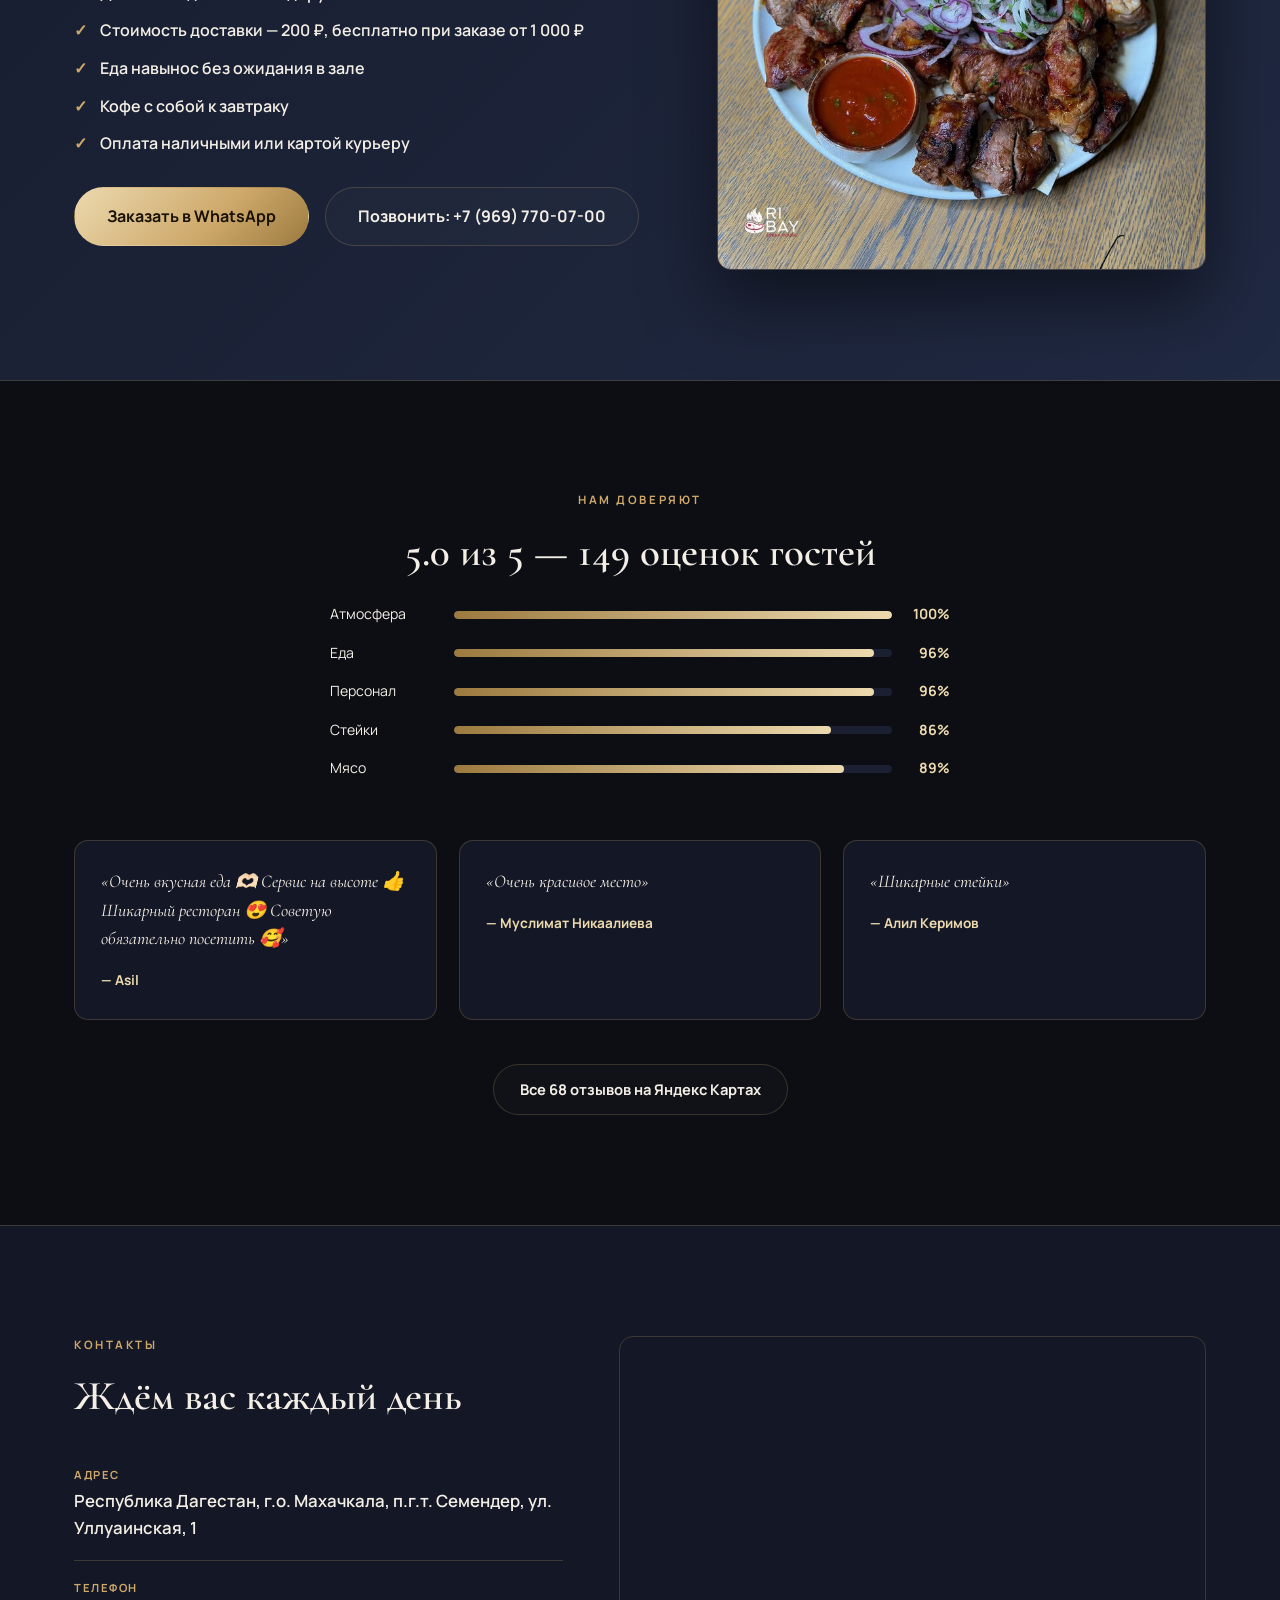
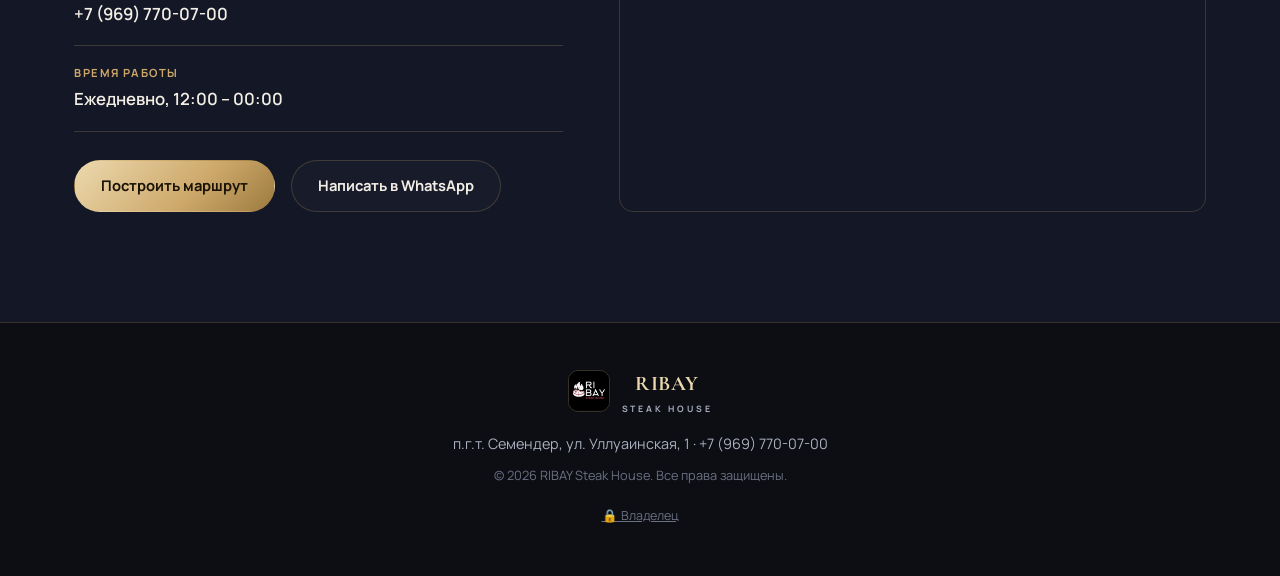
==== commit ba3dfd47: "Open owner panel in a modal from a small footer button instead of a separate page Co-Authored-By: Cl" ====
--- a/index.html
+++ b/index.html
@@ -231,13 +231,20 @@
     </div>
     <p class="footer__addr">п.г.т. Семендер, ул. Уллуаинская, 1 · +7 (969) 770-07-00</p>
     <p class="footer__copy">© <span id="year"></span> RIBAY Steak House. Все права защищены.</p>
-    <a class="footer__owner" href="admin.html">Вход для владельца</a>
+    <button type="button" class="footer__owner" id="ownerOpen" aria-haspopup="dialog">🔒 Владелец</button>
   </div>
 </footer>
 
 <a href="https://wa.me/79697700700" target="_blank" rel="noopener" class="fab-whatsapp" aria-label="Заказать в WhatsApp">
   <svg viewBox="0 0 32 32"><path d="M16.01 3C9.38 3 4 8.38 4 15.01c0 2.35.65 4.55 1.79 6.43L4 29l7.76-1.75a11.9 11.9 0 0 0 4.25.78h.01c6.63 0 12-5.38 12-12.01C28.02 8.38 22.64 3 16.01 3zm0 21.8c-1.5 0-2.94-.4-4.2-1.15l-.3-.18-4.6 1.04 1-4.5-.2-.32a9.7 9.7 0 0 1-1.5-5.18c0-5.4 4.4-9.8 9.8-9.8 5.4 0 9.8 4.4 9.8 9.8 0 5.42-4.4 9.79-9.8 9.79zm5.38-7.32c-.29-.15-1.73-.85-2-.95-.27-.1-.46-.15-.66.15-.2.29-.76.95-.93 1.14-.17.2-.34.22-.63.07-.29-.15-1.24-.46-2.36-1.46-.87-.78-1.46-1.74-1.63-2.03-.17-.29-.02-.45.13-.6.13-.13.29-.34.44-.51.15-.17.2-.29.29-.49.1-.2.05-.37-.02-.51-.07-.15-.66-1.6-.91-2.18-.24-.58-.48-.5-.66-.5-.17 0-.37-.02-.56-.02-.2 0-.51.07-.78.37-.27.29-1.02 1-1.02 2.44s1.05 2.83 1.2 3.02c.15.2 2.06 3.15 5 4.42.7.3 1.24.48 1.67.62.7.22 1.34.19 1.84.12.56-.08 1.73-.71 1.97-1.39.24-.68.24-1.27.17-1.39-.07-.12-.27-.2-.56-.34z"/></svg>
 </a>
+
+<div class="owner-modal" id="ownerModal" role="dialog" aria-modal="true" aria-label="Вход для владельца" hidden>
+  <div class="owner-modal__box">
+    <button type="button" class="owner-modal__close" id="ownerClose" aria-label="Закрыть">&times;</button>
+    <iframe id="ownerFrame" title="Панель владельца" referrerpolicy="no-referrer"></iframe>
+  </div>
+</div>
 
 <script src="js/menu-lib.js"></script>
 <script src="js/script.js"></script>
--- a/css/style.css
+++ b/css/style.css
@@ -222,7 +222,19 @@
 .brand--footer{margin-bottom:6px;}
 .footer__addr{color:var(--text-dim);font-size:.9rem;margin:0;}
 .footer__copy{color:#6b7082;font-size:.8rem;margin:0;}
-.footer__owner{color:#6b7082;font-size:.78rem;text-decoration:underline;margin-top:4px;}
+.footer__owner{background:none;border:0;font:inherit;cursor:pointer;color:#6b7082;font-size:.78rem;text-decoration:underline;margin-top:4px;padding:6px 10px;}
+
+/* Owner modal (admin panel opens in a window on top of the site) */
+.owner-modal{position:fixed;inset:0;z-index:400;display:flex;align-items:center;justify-content:center;padding:16px;background:rgba(6,7,11,.82);}
+.owner-modal[hidden]{display:none;}
+.owner-modal__box{position:relative;width:min(780px,100%);height:min(92vh,900px);background:var(--bg);border:1px solid var(--line);border-radius:var(--radius);overflow:hidden;box-shadow:0 30px 80px rgba(0,0,0,.6);}
+.owner-modal__box iframe{width:100%;height:100%;border:0;display:block;background:var(--bg);}
+.owner-modal__close{position:absolute;top:10px;right:12px;z-index:2;width:40px;height:40px;border-radius:50%;border:1px solid var(--line);background:var(--bg-panel);color:var(--gold-light);font-size:1.6rem;line-height:1;cursor:pointer;}
+.owner-modal__close:hover{border-color:var(--gold);}
+@media (max-width:600px){
+  .owner-modal{padding:0;}
+  .owner-modal__box{width:100%;height:100%;border-radius:0;border:0;}
+}
 .footer__owner:hover{color:var(--gold-light);}
 
 /* Whatsapp FAB */
